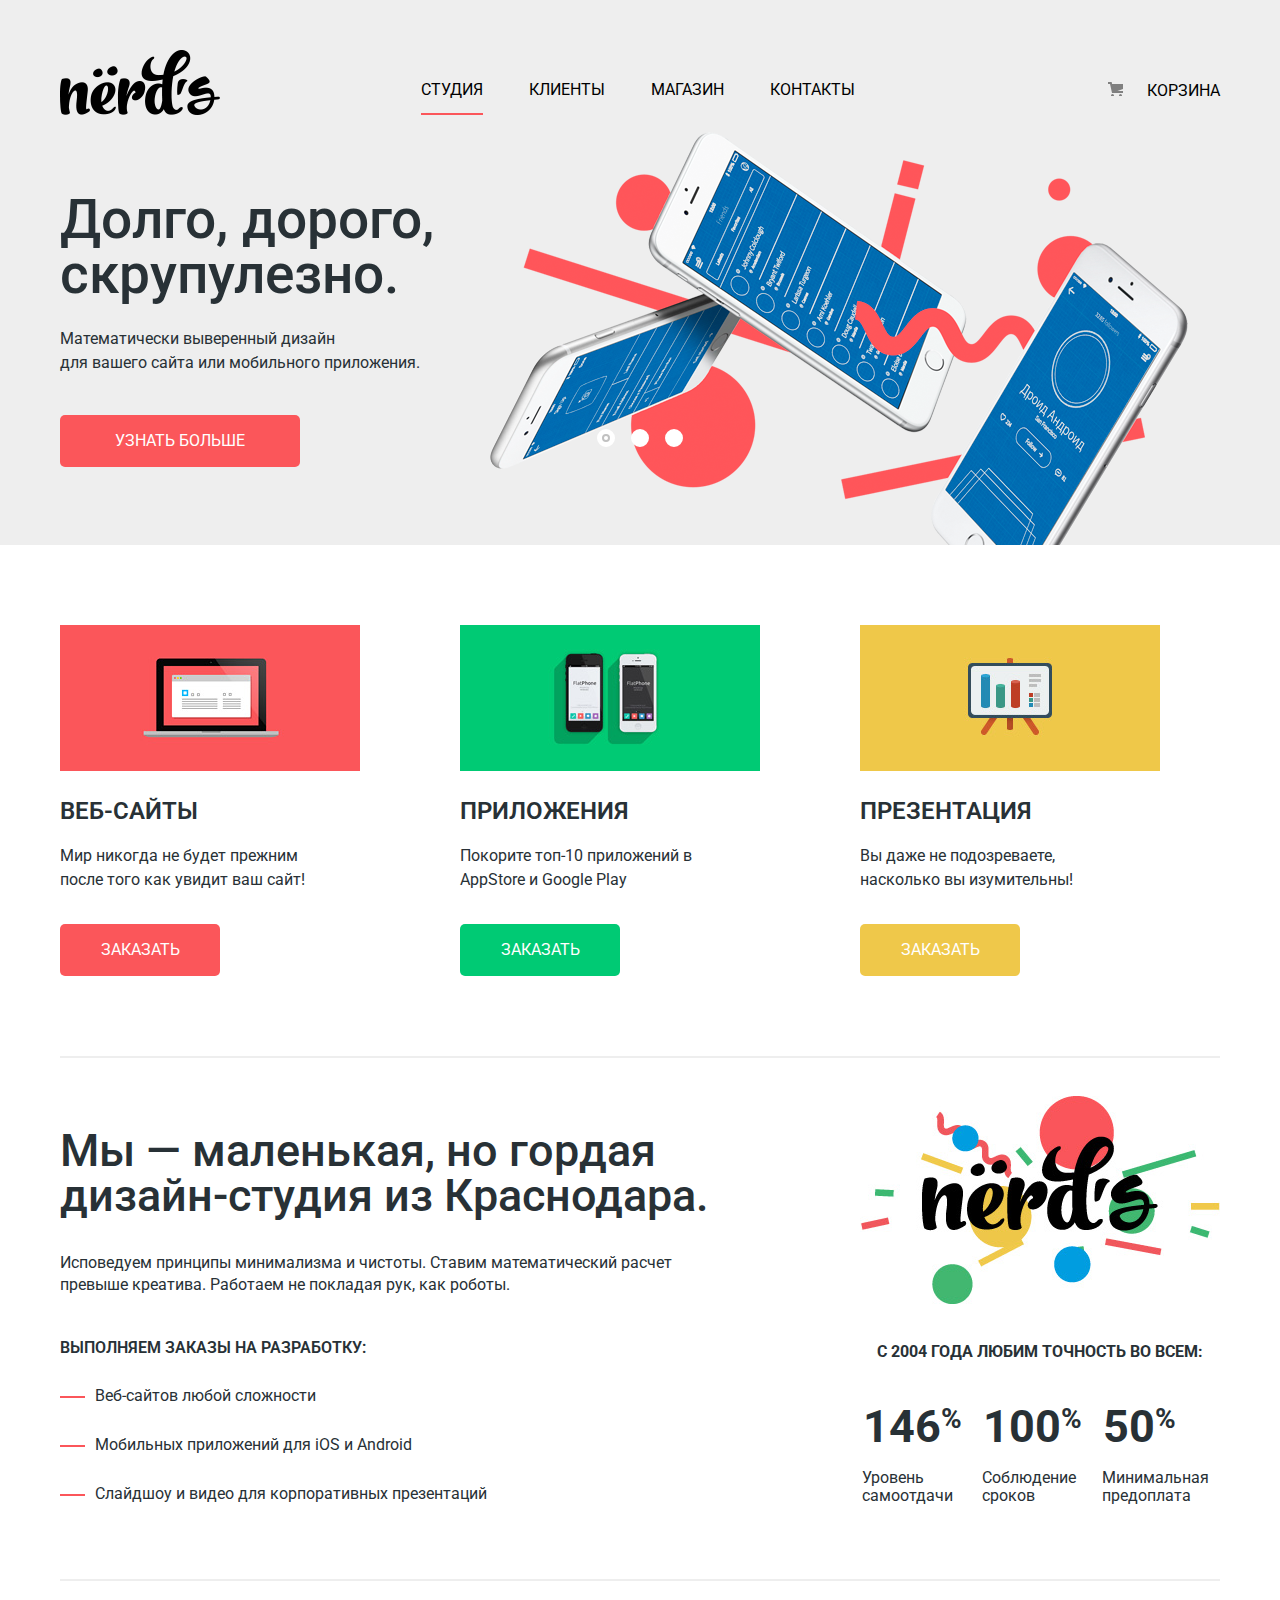
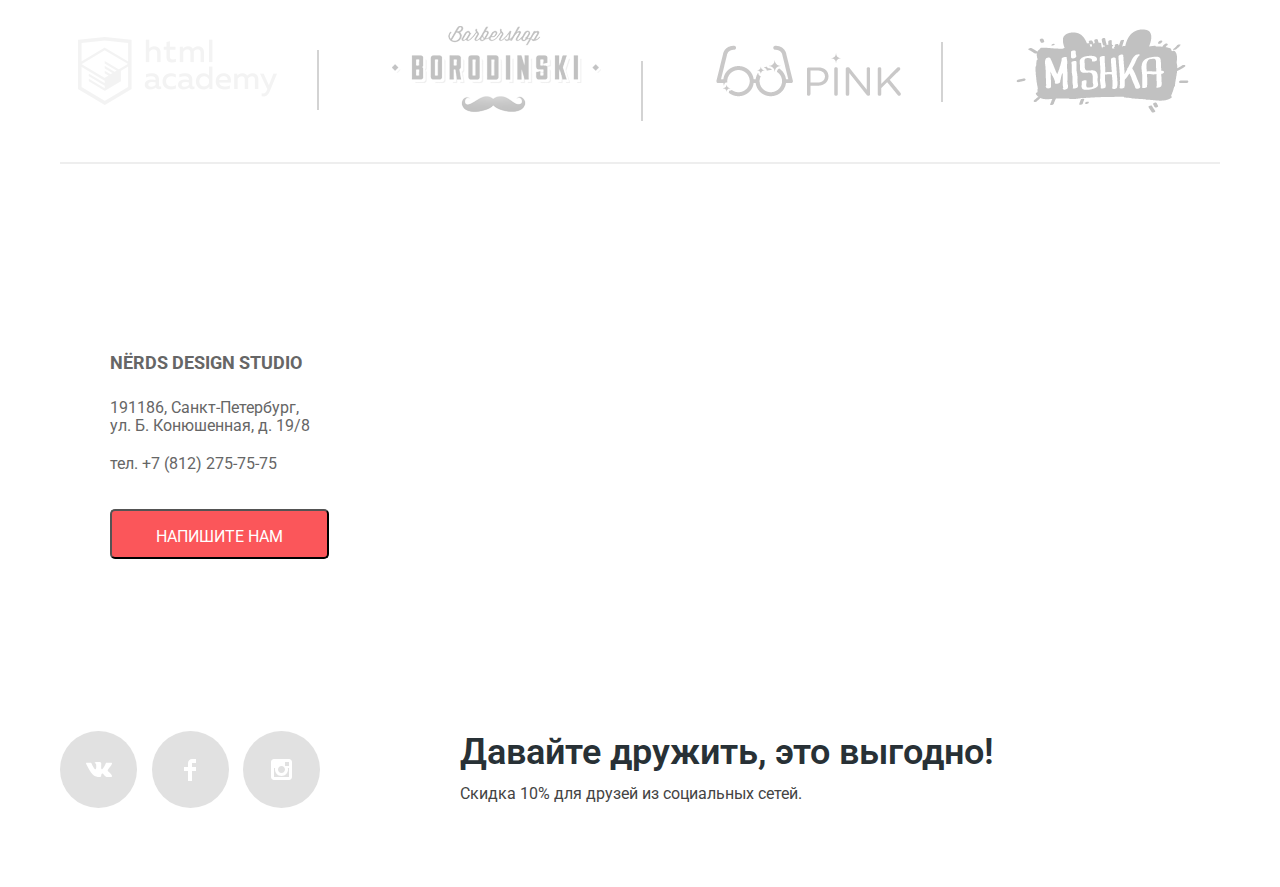
==== index.html @ e604c26f "Правит верстку в соответствии с PP" ====
<!DOCTYPE html>
<html lang="ru">

<head>
  <meta charset="utf-8">
  <title> Nerds: Главная страница</title>
  <link href="https://fonts.googleapis.com/css?family=Roboto:400,500,700&display=swap&subset=cyrillic" rel="stylesheet">
  <link rel="stylesheet" href="css/style.css">
  <link rel="stylesheet" href="css/normalize.css">
</head>

<body>
  <header class="page-header">
    <div class="container">
      <div class="page-menu">
        <div class="page-menu__logo">
          <a><img width="160px" height="65px" src="img/decor/nerds-logo.png" alt="Nerds"></a>
        </div>
        <nav class="main-nav">
          <ul class="main-nav__list">
            <li class="main-nav__item">
              <a class="current" href="#">Студия</a>
            </li>
            <li class="main-nav__item">
              <a href="#">Клиенты</a>
            </li>
            <li class="main-nav__item">
              <a href="catalog.html">Магазин</a>
            </li>
            <li class="main-nav__item">
              <a href="#">Контакты</a>
            </li>
          </ul>
        </nav>
        <div class="backet">
          <a href="#">Корзина</a>
        </div>
      </div>
    </div>
  </header>
  <main class="page-content">
    <div class="slider">
      <div class="container">
        <input type="radio" class="slider__input" id="btn-1" name="toggle" checked>
        <input type="radio" class="slider__input" id="btn-2" name="toggle">
        <input type="radio" class="slider__input" id="btn-3" name="toggle">
        <div class="slider__dots-wrp">
          <label class="slider__dot slider__dot--active" for="btn-1"></label>
          <label class="slider__dot slider__dot--active" for="btn-2"></label>
          <label class="slider__dot slider__dot--active" for="btn-3"></label>
        </div>
        <div class="slider__list">
          <div class="slider__item">
            <div class="slider__text">
              <span class="slider__title">Долго, дорого, скрупулезно.</span>
              <p class="slider__slogan">Математически выверенный дизайн<br> для вашего сайта или мобильного приложения.
              </p>
              <a class="btn btn__slider" href="#">Узнать больше</a>
            </div>
          </div>
          <div class="slider__item">
            <div class="slider__text">
              <span class="slider__title">Любим математику как никто другой</span>
              <p class="slider__slogan">Никакого креатива, только математические формулы<br>
                для расчета идеальных пропорций.</p>
              <a class="btn btn__slider" href="#">Узнать больше</a>
            </div>
          </div>
          <div class="slider__item">
            <div class="slider__text">
              <span class="slider__title">Только ночь, только хардкор</span>
              <p class="slider__slogan">Работать днем, как все? Мы против этого.<br> Ближе к полуночи работа только
                начинается.</p>
              <a class="btn btn__slider" href="#">Узнать больше</a>
            </div>
          </div>
        </div>
      </div>
    </div>





    <div class="container">
      <section class="info-items">
        <div class="info-item">
          <img width="300" height="146" src="img/decor/illustration-1.png">
          <h3>Веб-сайты</h3>
          <p>Мир никогда не будет прежним после того как увидит ваш сайт!</p>
          <a class="btn btn__order btn__order--red" href="#">Заказать</a>
        </div>

        <div class="info-item">
          <img width="300" height="146" src="img/decor/illustration-2.png">
          <h3>Приложения</h3>
          <p>Покорите топ-10 приложений в AppStore и Google Play</p>
          <a class="btn btn__order btn__order--green" href="#">Заказать</a>
        </div>

        <div class="info-item">
          <img width="300" height="146" src="img/decor/illustration-3.png">
          <div class="info-item">
            <h3>Презентация</h3>
            <p>Вы даже не подозреваете, насколько вы изумительны!</p>
            <a class="btn btn__order btn__order--yellow" href="#">Заказать</a>
          </div>
      </section>


      <div class="shop-descr">
        <section class=" shop-descr__info">
          <span class="shop__title">Мы — маленькая, но гордая дизайн-студия из Краснодара.</span>

          <p class="shop-descr__slogan">Исповедуем принципы минимализма и чистоты. Ставим математический расчет
            превыше креатива. Работаем не покладая рук, как роботы.</p>

          <h3>Выполняем заказы на разработку:</h3>

          <ul class="features-items__list">
            <li>Веб-сайтов любой сложности</li>
            <li>Мобильных приложений для iOS и Android</li>
            <li>Слайдшоу и видео для корпоративных презентаций</li>
          </ul>
        </section>
        <div class="statistics-wrap">
          <div class="statistics-wrap__logo">
            <img width="360" height="208" src="img/decor/nerds-illustration.png">
          </div>
          <span class="statistics__table-title">C 2004 года любим точность во всем:</span>
          <table class="statistics__table">

            <tr class="statistics__table-row">
              <th>146<sup>%</sup></th>
              <th>100<sup>%</sup></th>
              <th>50<sup>%</sup></th>
            </tr>
            <tr class="statistics__table-row">
              <td>Уровень самоотдачи</td>
              <td>Соблюдение сроков</td>
              <td>Минимальная предоплата</td>
            </tr>
          </table>
        </div>
      </div>


      <div class="logos__wrap">
        <div class="logo-wr">
        <a class="logo__wrap logo__wrap--academy" href="#"><img width="199" height="68" src="img/decor/logo-1.png"
            alt="HTML Academy"></a>
        </div>
        <div class="logo-wr">
        <a class="logo__wrap logo__wrap--borodiskii" href="#"><img width="209" height="90" src="img/decor/logo-2.png"
            alt="Barbershop Borodinski"></a>
         </div>
         <div class="logo-wr">
        <a class="logo__wrap logo__wrap--pink" href="#"><img width="185" height="52" src="img/decor/logo-3.png"
            alt="Pink"></a>
          </div>
        <a class="logo__wrap logo__wrap--mishka" href="#"><img width="173" height="84" src="img/decor/logo-4.png"
            alt="Mishka"></a>

      </div>
    </div>
  </main>

  <section class="map">
    <div class="container container--rel">
      <div class="contacts">
        <h3>NЁRDS DESIGN STUDIO</h3>
        <p>191186, Санкт-Петербург, <br>
          ул. Б. Конюшенная, д. 19/8</p>
        <a href="tel:8812275-75-75">тел. +7 (812) 275-75-75</a>
        <button class="btn">Напишите нам</button>
      </div>
    </div> <iframe
      src="https://www.google.com/maps/embed?pb=!1m18!1m12!1m3!1d1998.6036253002678!2d30.32085871549319!3d59.93871916905489!2m3!1f0!2f0!3f0!3m2!1i1024!2i768!4f13.1!3m3!1m2!1s0x4696310fca145cc1%3A0x42b32648d8238007!2z0JHQvtC70YzRiNCw0Y8g0JrQvtC90Y7RiNC10L3QvdCw0Y8g0YPQuy4sIDE5LzgsINCh0LDQvdC60YIt0J_QtdGC0LXRgNCx0YPRgNCzLCAxOTExODY!5e0!3m2!1sru!2sru!4v1568123272175!5m2!1sru!2sru"
      frameborder="0" style="border:0;" allowfullscreen=""></iframe>

  </section>



  <div class="container">
    <footer class="page-footer">
      <h2 class="visually-hidden">Мы в социальных сетях</h2>
      <div class="footer__items">
        <a href="#" class="footer__item footer__item--vk">Вконтакте</a>
        <a href="#" class="footer__item footer__item--fb">Фейсбук</a>
        <a href="#" class="footer__item footer__item--ig">Инстаграмм</a>
      </div>
      <div class="footer__text">
        <p class="footer__text-slogan">Давайте дружить, это выгодно!</p>
        <p class="footer__text-offer">Скидка 10% для друзей из социальных сетей.</p>
      </div>
    </footer>
  </div>
  <div class="modal">
    <div class="modal__wr">
      <button class="modal__close" type="button" title="Закрыть">Закрыть</button>
      <span class="modal__title">Напишите нам!</span>
      <form class="modal__form" action="#" method="post">
        <label class="modal__text" for="login">Ваше имя
          <input class="modal__input modal__input--login" id="login" type="text" name="login"
            placeholder="Представьтесь, пожалуйста">
        </label>
        <label class="modal__text" for="email">Ваш e-mail
          <input class="modal__input modal__input--mail" type="email" name="email" id="email"
            placeholder="Для отправки ответа">
        </label>
        <p class="modal__text modal__text--comment">Текст письма
          <textarea class="modal__comment" name="comment" id="comment-field" rows="4"
            placeholder="В свободной форме"></textarea></p>
        <button class="btn" type="submit">Отправить</button>
      </form>
    </div>
  </div>

</body>

</html>
---- css/style.css ----
body {
  font-family: "Roboto", "Arial", sans-serif;
  font-size: 16px;
  line-height: 24px;
  color: #283136;
  font-weight: normal;

}

.container {
  width: 1160px;
  margin: 0 auto;
}

.container--rel {
  position: relative;
}

.page-header {
  background-color: #eeeeee;
  color: #000000;
  padding-top: 50px;
  text-transform: uppercase;

}

.page-menu {
  display: flex;
  justify-content: space-between;
}

.main-nav__list {
  list-style: none;
  margin: 0;
  padding: 0;
  display: flex;
}

.main-nav {
  display: flex;
  min-width: 440px;
  margin-left: 200px;
  min-width: 490px;
}

.main-nav li {
  display: inline-block;
  position: relative;
  margin-right: 46px;
}

.page-menu__logo {
  opacity: 1;
}

.page-menu__logo:hover {
  opacity: 0, 8;
}


.main-nav .current {
  border-bottom: 2px solid #fb565a;
  padding-bottom: 8px;
}


.main-nav__item a {
  display: block;
  text-decoration: none;
  color: #000;
  line-height: 30px;
  padding-top: 25px;

}

.main-nav__item a:hover,
.backet a:hover {
  color: #fb565a;
}

.main-nav__item a:active,
.backet a:active {
  color: #a6a6a6;
}

.backet a {
  position: relative;
  display: block;
  text-decoration: none;
  color: #000;
  line-height: 30px;
}

.main-nav__item--active::before {
  content: "";
  position: absolute;
  background: #fb565a;
  height: 2px;
  width: 100%;
  bottom: -5px;
}

.backet {
  position: relative;
  margin-left: 235px;
  margin-top: 26px;
}

.backet::before {
  content: "";
  position: absolute;

  top: 5px;
  left: -40px;

  width: 20px;
  height: 15px;
  background: transparent url("../img/decor/backet.svg") no-repeat;
  background-position: 1px 1px;
  z-index: 10;
}


.slider__dots-wrp {
  position: absolute;
  bottom: 106px;
  left: 50%;
  width: 200px;
  height: 10px;
  margin-left: -100px;
  text-align: center;
  z-index: 50;
}

.slider__dot {
  position: relative;
  display: inline-block;
  width: 18px;
  height: 18px;
  margin: 0 6px;
  background: #fff;
  border: 5px solid #fff;
  vertical-align: top;
  border-radius: 50%;
  cursor: pointer;
  box-sizing: border-box;
}

.slider__dot::after {
  content: "";
  position: absolute;
  width: 4px;
  height: 4px;
  background: #fff;
  border-radius: 50%;
  top: 2px;
  right: 2px;
}

.slider {
  background-color: #eee;
  position: relative;
}



.slider__text {
  padding-top: 70px;
  padding-bottom: 78px;
  width: 515px;

}

.slider input[type=radio] {
  display: none;
}

#btn-1:checked~.slider__dots-wrp .slider__dot[for="btn-1"],
#btn-2:checked~.slider__dots-wrp .slider__dot[for="btn-2"],
#btn-3:checked~.slider__dots-wrp .slider__dot[for="btn-3"] {
  background: #c1c1c1;
}

.slider__item:nth-child(1) {
  background-image: url("../img/decor/slide1.png");
  background-repeat: no-repeat;
  background-position: 93% 10px;
}

.slider__item:nth-child(2) {
  background-image: url("../img/decor/slide2.png");
  background-repeat: no-repeat;
  background-position: 100% 28px;
}

.slider__item:nth-child(3) {
  background-image: url("../img/decor/slide3.png");
  background-repeat: no-repeat;
  background-position: 100% 28px;
}

.slider__item {
  display: none;
}

#btn-1:checked~.slider__list .slider__item:nth-child(1) {
  display: block;
}

#btn-2:checked~.slider__list .slider__item:nth-child(2) {
  display: block;
}

#btn-3:checked~.slider__list .slider__item:nth-child(3) {
  display: block;
}

.slider__title,
.main__title--catalog {
  display: block;
  font-size: 55px;
  line-height: 55px;
  font-weight: 500;
  padding: 0;
  padding-bottom: 25px;
  margin: 0;
}
.main__title--catalog {
  padding-bottom: 40px;
}



.slider__slogan {
  font-size: 16px;
  line-height: 24px;
  color: #283136;
  margin: 0px;
}

.btn-hover,
.btn {
  display: block;
  box-sizing: border-box;
  font-size: 16px;
  line-height: 18px;
  text-decoration: none;
  text-transform: uppercase;
  color: #fff;
  padding-top: 17px;
  padding-bottom: 17px;
  text-align: center;
  border-radius: 5px;
}

.btn__slider {
  width: 240px;
  margin-top: 40px;
}

.btn-hover {
  width: 200px;
  border: 0;
  background-color: #fb565a;
  margin: 0 auto;
  margin-top: 28px;
}

.info-items {
  margin-top: 80px;
  padding-bottom: 80px;

  border-bottom: 2px solid #eee;
  display: flex;
  justify-content: space-between;
}

.info-item {
  width: 360px;

}

.info-item h3 {
  font-size: 24px;
  text-transform: uppercase;
  line-height: 18px;
  font-weight: 600;
}

.info-item p {
  width: 250px;
  padding-bottom: 16px;
}

.product-items .btn {
  display: block;
  width: 160px;
  padding: 10px 0;
  margin-top: 25px;
  color: white;
  text-transform: uppercase;
  text-align: center;
  text-decoration: none;
  border-radius: 3px;
}


.btn__slider,
.btn__order--red {
  background-color: #fb565a;
}

.btn__slider:hover,
.btn__order--red:hover {
  background-color: #e74246;
}

.btn__slider:active,
.btn__order--red:active {
  color: #e26f72;
  background-color: #d7373b;
  box-shadow: 0px 3px 0px 0px #c13135 inset;
}

.btn__order {
  width: 160px;
}

.btn__order--yellow {
  background-color: #efc84a;
}

.btn__order--yellow:hover {
  background-color: #eab534;
}

.btn__order--yellow:active {
  color: #edc265;
  background-color: #e5a722;
  box-shadow: 0px 3px 0px 0px #ce961f inset;
}

.btn__order--green {
  background-color: #00ca74;
}

.btn__order--green:hover {
  background-color: #00bc6c;
}

.btn__order--green:active {
  color: #4dc491;
  background-color: #00aa62;
  box-shadow: 0px 3px 0px 0px #009958 inset;
}

.shop-descr {
  padding-top: 38px;
  padding-bottom: 0px;

  border-bottom: 2px solid #eee;

  display: flex;
  justify-content: space-between;
}

.shop-descr__info {
  width: 660px;
  margin-right: 100px;
  padding-top: 32px;
}



.shop__title {
  padding: 0;
  padding-top: 45px;
  margin: 0;
  font-size: 45px;
  line-height: 45px;
  font-weight: 500;
}

.shop-descr__slogan {
  line-height: 22px;
  padding-top: 18px;
}

.shop-descr__info h3 {
  text-transform: uppercase;
  padding-top: 26px;
  padding-bottom: 10px;
  font-size: 16px;
  line-height: 20px;
  font-weight: 600;
}

.features-items__list {
  list-style: none;
  padding-left: 35px;
  margin-bottom: 48px;
}

.features-items__list li {
  padding-bottom: 25px;
  position: relative;

}

.features-items__list li::before {
  content: "";
  top: 12px;
  left: -35px;
  position: absolute;
  width: 25px;
  height: 2px;
  background-color: #fb565a;
}


.statistics-wrap {
  width: 360px;
}

.statistics__table-title {
  display: block;
  text-align: center;
  font-weight: bold;
  text-transform: uppercase;
  margin-top: 29px;
}

.statistics__table {
  margin-top: 46px;
}

.statistics__table-row th {
  font-size: 45px;
  line-height: 10px;
  padding-top: 10px;
  padding-bottom: 33px;
  padding-right: 15px;
  padding-left: 1px;
  text-align: left;
}
.statistics__table-row td {
padding-left: 0;
line-height: 18px;
}



.statistics__table-row sup {
  font-size: 28px;
}



.logos__wrap {
  display: flex;
    justify-content: space-around;
    align-items: center;
    padding: 45px 15px 39px 2px;
    border-bottom: 2px solid #eee;
    margin-bottom: 80px;
}

.logo__wrap {
  opacity: 0.24;
}

.logo__wrap:hover {
  opacity: 1;
}

.logo__wrap:active {
  opacity: .1;
}



.map {
  width: 100%;
  height: 100%;
  position: relative;
}

iframe {
  width: 100%;
  height: 416px;

}

.contacts {
  display: flex;
  flex-wrap: wrap;
  position: absolute;

  top: 54px;


  width: 320px;
  height: 310px;
  background-color: #ffffff;
  color: #666666;
  padding: 0 50px;
  padding-top: 52px;
  padding-bottom: 49px;
  box-sizing: border-box;
}

.contacts a {
  background-color: #ffffff;
  color: #666666;
text-decoration: none;
}

.contacts .btn {
  width: 219px;
  height: 50px;
  background-color: #fb565a;
  margin-top: auto;

}

.contacts h3 {
  padding: 0;

  margin: 0;
  font-size: 18px;
  line-height: 25px;
  text-transform: uppercase;
}

.contacts p {
  margin: 0;
  font-size: 16px;
  line-height: 18px;
    padding-top: 7px;
}



.page-footer {
  display: flex;
  padding-bottom: 70px;
  padding-top: 43px;
}

.footer__items {
  display: flex;
  justify-content: space-between;
  width: 260px;
  margin-right: 140px;

  padding-top: 21px;
}

.footer__item {
  width: 77px;
  height: 77px;
  border-radius: 50%;
  background-color: #e1e1e1;
  font-size: 0;
}

.footer__item:hover {
  background-color: #e74246;
}

.footer__item:active {
  background-color: #d7373b;
}

.footer__item--vk {
  background-image: url("../img/decor/vk-icon.svg");
  background-repeat: no-repeat;
  background-position: 50% 50%;
}



.footer__item--fb {
  background-image: url("../img/decor/fb-icon.svg");
  background-repeat: no-repeat;
  background-position: 50% 50%;
}

.footer__item--ig {
  background-image: url("../img/decor/insta-icon.svg");
  background-repeat: no-repeat;
  background-position: 50% 50%;
}



.footer__text {
  width: 560px;
}

.footer__text-slogan {
  margin: 0;
  font-size: 36px;
  line-height: 36px;
  font-weight: 600;
  padding-top: 24px;
}

.footer__text-offer {
  font-size: 16px;
  line-height: 15px;
  color: #444;
}

.visually-hidden {
  position: absolute;
  width: 1px;
  height: 1px;
  margin: -1px;
  padding: 0;
  border: 0;
  clip: rect(0 0 0 0);
  overflow: hidden;
}

.modal {
  position: fixed;
  z-index: 100;
  top: 50%;
  left: 50%;
  margin-left: -480px;
  margin-top: -300px;
  padding-bottom: 85px;
  box-sizing: border-box;
  border-radius: 5px;
  width: 960px;
  height: 590px;
  background-color: #fff;
  box-shadow: -1px 12px 19px -5px #000;
  display: none;
}


.modal__wr {
  padding-top: 70px;
  padding-bottom: 84px;
  padding-left: 100px;
  padding-right: 100px;
}

.modal__title {
  position: relative;
  font-size: 45px;
  line-height: 45px;
  font-weight: 600;
}

.modal__form {
  display: flex;
  justify-content: space-between;
  flex-wrap: wrap;
  align-content: flex-start;
  margin-top: 30px;
}

.modal__input,
.modal__comment {
  display: inline-block;
  box-sizing: border-box;
  line-height: 18px;
  color: #a1a1a1;
  padding: 15px;
  margin-top: 10px;
  border: 2px solid #d7dcde;
  border-radius: 5px;
  width: 360px;

}

.modal__input:focus,
.modal__comment:focus {
  color: #000;
  border: 2px solid #000;
}

.modal .btn {
  position: absolute;
  bottom: 75px;
  background-color: #fb565a;
  width: 260px;
  border: 0;
}


.modal__text {
  display: inline-block;
  width: 360px;
}

.modal__text--comment {
  position: relative;
  margin-top: 30px;
}

.modal__comment {
  width: 760px;
  height: 115px;
}


.modal__close {
  position: absolute;
  font-size: 0;
  top: 80px;
  right: 90px;
  width: 21px;
  height: 21px;
  cursor: pointer;
  border: 0;
  background: none;
  background-image: url("../img/decor/close-cross.svg");
  opacity: .3;
}




/*CATALOG.HTML*/

.page-title {
  height: 233px;
  display: flex;
  justify-content: center;
  align-items: center;
  background-color: #eeeeee;
  color: #000000;
}


.container__catalog {
  display: flex;
  flex-wrap: wrap;
}


.filter-form {

  width: 260px;
  margin-right: 98px;

}




.sort {
  margin-left: 41px;

}

.sort__filter {
  margin-top: 43px;
  margin-bottom: 83px;
}

.sort__catalog-title {
  display: inline-block;
  font-size: 18px;
  line-height: 18px;
  font-weight: 600;
  margin-right: 240px;
}

.sort__catalog {
  display: inline-block;
  margin: 0;
  padding: 0;
  list-style: none;
  border: 0;
  text-transform: uppercase;
}

.sort__catalog-item {
  display: inline-block;
  font-size: 14px;
  line-height: 18px;
  margin-left: 22px;
}

.sort__catalog-item a {
  color: #000;
  opacity: 0.3;
  text-decoration: none;
}

.sort__catalog-item a:hover {
  opacity: .6;
}

.sort__catalog-item a:active {
  opacity: 1;
}

.sort__catalog-item--active a {
  color: #000;
  opacity: 1;
}


.catalog__toggle-list {
  display: inline-block;
  margin-left: 43px;
}

.catalog__toggle {
  display: inline-block;
  cursor: pointer;
}

.catalog__toggle--down {
  width: 9px;
  height: 9px;
  margin-right: 10px;
  background-image: url("../img/decor/icon-down-dir.png");
}

.catalog__toggle--up {
  width: 9px;
  height: 9px;
  background-image: url("../img/decor/icon-up-dir.png");
  opacity: 0.2;
  cursor: auto;
}



.product__content {
  display: flex;
  flex-wrap: wrap;
  width: 760px;
  box-sizing: border-box;
  margin-top: 65px;
}

.product__item {
  margin-right: 40px;
  margin-bottom: 67px;
  position: relative;
}

.product__item:hover {
  box-shadow: 0px 7px 9px -3px #cfcfcf;
}

.product__item:hover .product__info {
  display: block;
}

.product__item:hover::before {
  background-color: #4d4d4d;
}

.product__item:nth-child(2n) {
  margin-right: 0;
}

.product__item::before {
  content: "";
  position: absolute;
  width: 360px;
  height: 40px;
  border-top-left-radius: 3px;
  border-top-right-radius: 3px;
  background-color: #eee;
  top: -39px;
}

.product__item::after {
  content: "";
  position: absolute;
  width: 14px;
  height: 14px;
  border-radius: 50%;
  background-color: #fff;
  left: 42px;
  top: -27px;
  box-shadow: 25px 0 0 0 #fff,
    -25px 0 0 0 #fff;
}

.logo-wr::after {
  content: "";
  border: 1px solid lightgrey;
  margin: 40px;
  border-top-width: 40px;
}

.product__info {
  position: absolute;
  height: 235px;
  width: 100%;
  background-color: #eee;
  box-sizing: border-box;
  margin-top: 350px;
  z-index: 10;
  bottom: 0;
  display: none;
}

.product__info-wr {
  display: block;
  margin: 0 auto;
  text-align: center;
  text-align: center;
  width: 215px;
}

.product__description {
  font-size: 16px;
  line-height: 18px;
  color: #939393;
  display: inline-block;
  margin: 0;
  padding: 0;
}

.product__title {
  font-size: 18px;
line-height: 30px;
    margin: 0;
    padding: 26px 0 13px 0;
    text-align: center;
    text-transform: uppercase;
}



.filter-form__item {


padding-left: 0;
border: 0;
}




.filter-form__title {
  display: inline-block;
  text-transform: uppercase;
  font-size: 18px;
  line-height: 25px;
  font-weight: 600;

}

.filter-form__title--price {
  padding-top: 58px;
  padding-bottom: 51px;
}

.web label {
  display: block;
}
.web {
margin: 0;
 margin-top: 10px;
 margin-bottom: 36px;
}
.features{
  margin-bottom: 40px;
}
.web,
.features {
  list-style-type: none;
  padding: 0;
}

.features label {
  display: block;
}

.filter__button {
  font-size: 16px;
  line-height: 20px;
  font-weight: 500;
  text-transform: uppercase;
  display: block;
  width: 260px;
  min-height: 50px;
  background-color: #eee;
  border: 0;
  cursor: pointer;
  border-radius: 5%;
  border-radius: 5px;
  color: #000;
}

.filter__button:hover,
.paginator__link:hover {
  background-color: #dfdfdf;
}

.filter__button:active,
.paginator__link:active {
  color: #959595;
  background-color: #d5d5d5;
  box-shadow: 0px 3px 0px 0px #bfbfbf inset;
}

.filter-form__range {
  position: relative;
  height: 41px;
  border-radius: 5px;
  padding-right: 20px;
  padding-left: 20px;
  margin-bottom: 15px;
  padding-top: 39px;
  background: #f1f1f1;
}

.filter-form__scale {
  height: 2px;
  background: #d7dcde;
}

.filter__bar {
  width: 70%;
  height: 2px;
  background: #00ca74;
}

.filter-form__toggle {
  position: absolute;
  top: 30px;
  left: 0px;
  width: 4px;
  height: 4px;
  border: 8px solid #fff;
  background: #ababab;
  border-radius: 50%;
  box-shadow: 0 2px 1px 0 #cfcfcf;
  cursor: pointer;
}

.filter-form__toggle--min {
  left: 20px;
}

.filter-form__toggle--max {
  left: 160px;
}

.filter-form__price {
  margin-bottom: 57px;
  font-size: 0;
}

.filter-form__value {
  display: inline-block;
  width: 50%;
  font-size: 16px;
}

.filter-form__value-input {
  font-family: 'Roboto', 'Arial', sans-serif;
  font-size: 16px;
  margin-left: 10px;
  text-align: center;
  width: 60px;
  padding: 8px 10px;
  color: #283136;
  border: none;
  border-radius: 5px;
  background: #f1f1f1;
}

.filter-form__value--max-price {
  text-align: right;
}


.checkbox,
.radio {
  display: none;
}

.radio-custom {
  position: relative;
  height: 25px;
  width: 25px;
  border: 3px solid #b8b8b8;
  border-radius: 50%;
  box-sizing: border-box;
}

.checkbox-custom {
  position: relative;
  height: 23px;
  width: 23px;
  border: 3px solid #b8b8b8;
  border-radius: 3px;
  box-sizing: border-box;
}

.label {
  line-height: 20px;
  color: #283136;
  margin-left: 10px;
}

.features label,
.web label {
  display: flex;
  align-items: center;
  margin-bottom: 15px;
}

.checkbox:checked+.checkbox-custom::before {
  content: "";
  display: block;
  position: absolute;

  top: -3px;
  left: -3px;

  width: 27px;
  height: 23px;
  background: #ffffff url("../img/decor/checkbox-on.svg") no-repeat;
  z-index: 10;
  opacity: 0.2;
}

.radio:checked+.radio-custom::before {
  content: "";
  display: block;
  position: absolute;

  top: -3px;
  left: -3px;

  width: 27px;
  height: 23px;
  background: #ffffff url("../img/decor/radio-on.svg") no-repeat;
  z-index: 10;
  opacity: 0.2;
}





.paginator {
  display: flex;
}

.paginator-items {
  display: flex;
  list-style-type: none;
  padding-left: 0;
  margin-top: 0;
    margin-bottom: 47px;
}



.filter__button:hover,
.paginator__link:hover {
  background-color: #dfdfdf;
}

.filter__button:active,
.paginator__link:active {
  color: #959595;
  background-color: #d5d5d5;
  box-shadow: 0px 3px 0px 0px #bfbfbf inset;
}

.paginator__link {
  display: inline-block;
  box-sizing: border-box;
  vertical-align: top;
  height: 50px;
  text-decoration: none;
  color: #2e2e2e;
  font-size: 16px;
  line-height: 18px;
  padding: 16px 21px;
  background-color: #eee;
  border-radius: 5%;
  margin-right: 9px;
  text-transform: uppercase;
}

.paginator--current {
  background-color: #fff;
  border: 2px solid #eee;
  box-sizing: border-box;
}

.paginator--next {
  padding-left: 79px;
  padding-right: 79px;
}
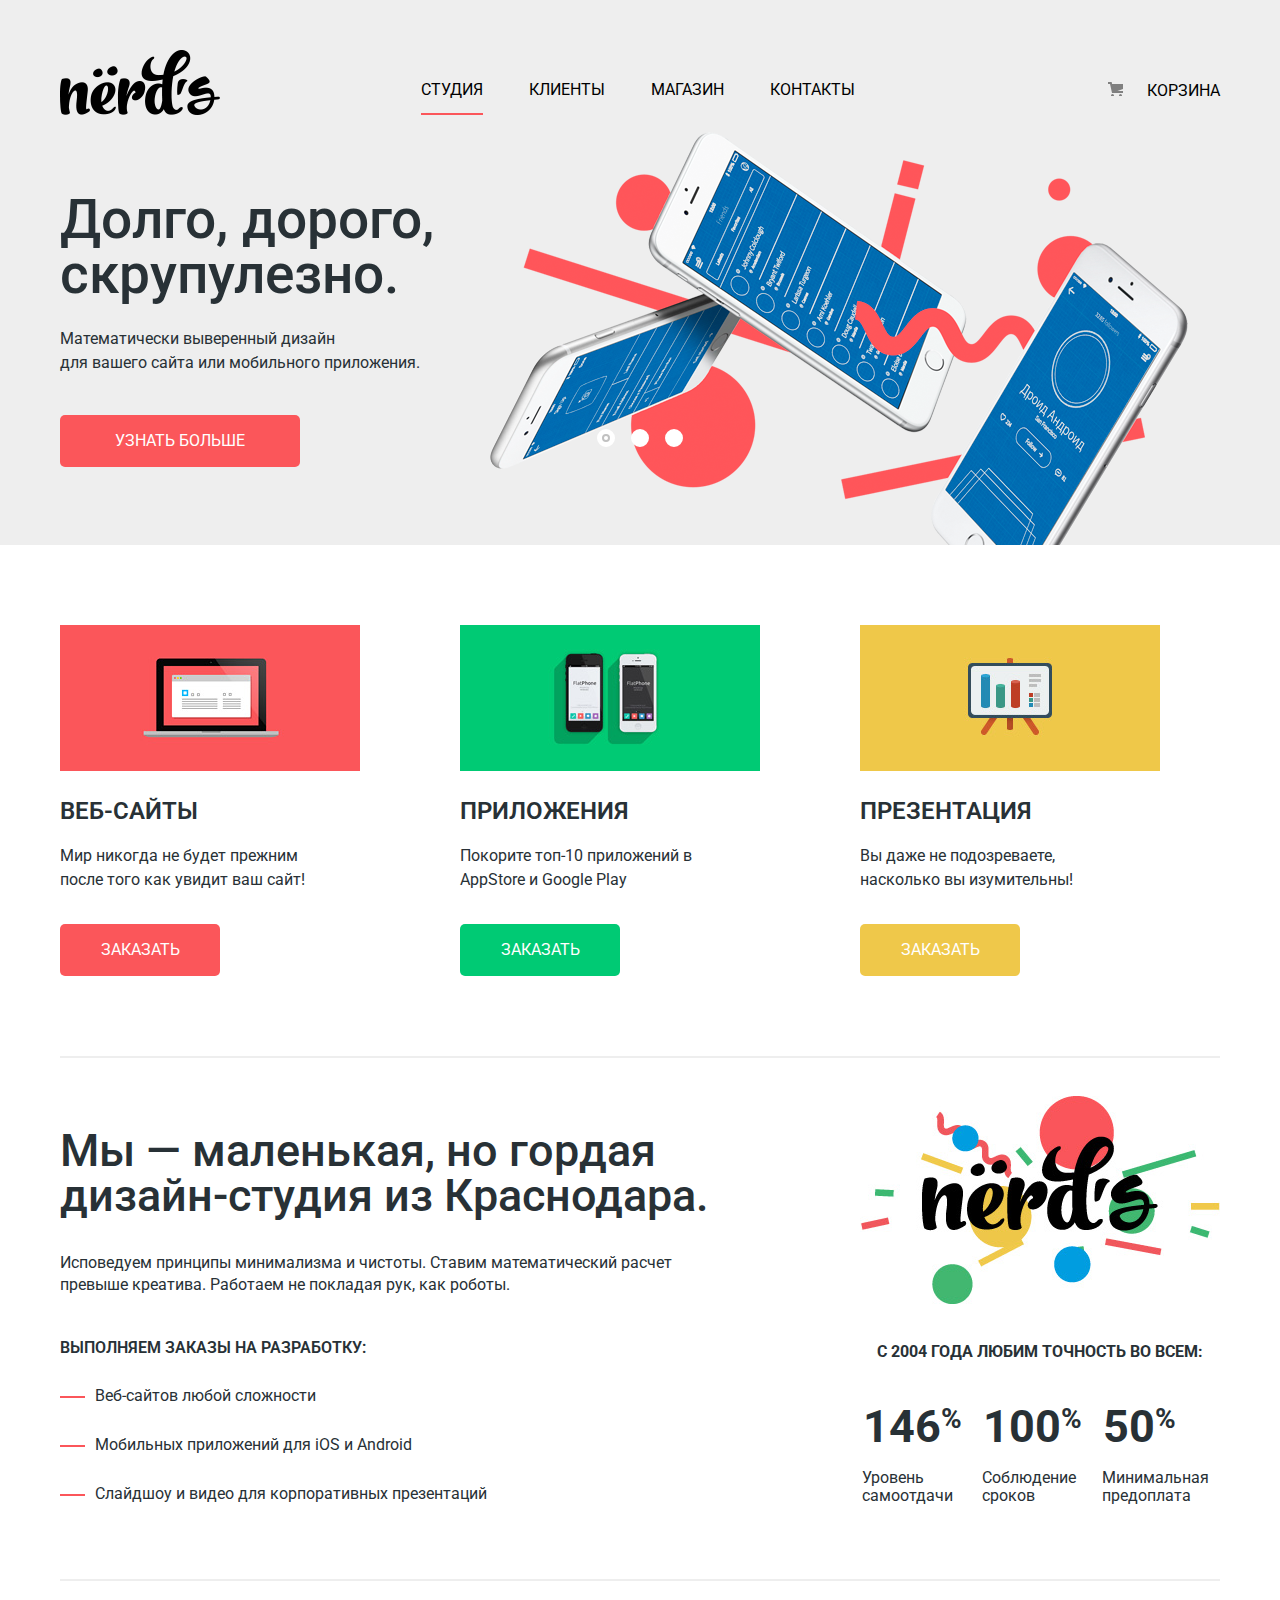
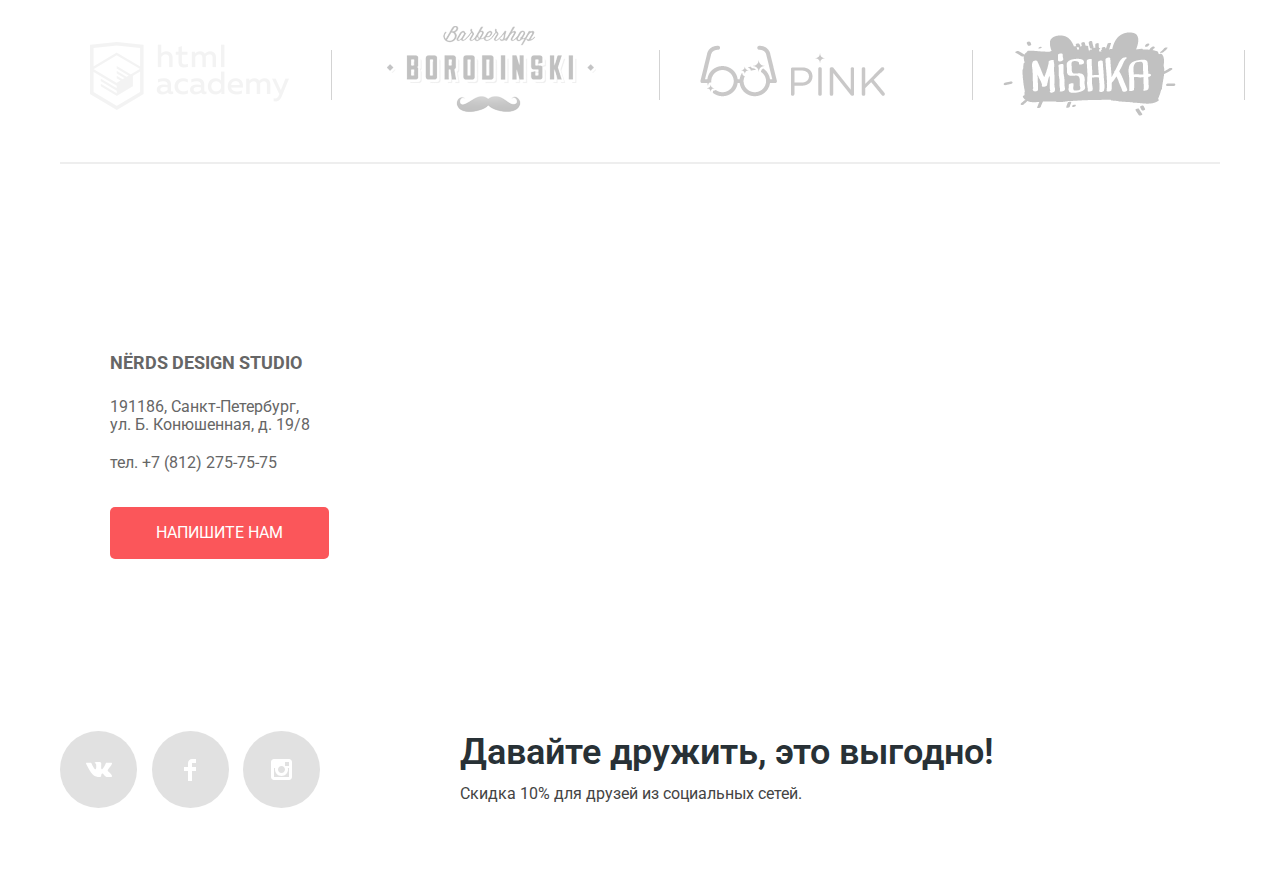
==== commit 3fecfb3f: "Вносит финальные правки" ====
--- a/index.html
+++ b/index.html
@@ -147,19 +147,21 @@
 
       <div class="logos__wrap">
         <div class="logo-wr">
-        <a class="logo__wrap logo__wrap--academy" href="#"><img width="199" height="68" src="img/decor/logo-1.png"
-            alt="HTML Academy"></a>
-        </div>
-        <div class="logo-wr">
-        <a class="logo__wrap logo__wrap--borodiskii" href="#"><img width="209" height="90" src="img/decor/logo-2.png"
-            alt="Barbershop Borodinski"></a>
-         </div>
-         <div class="logo-wr">
-        <a class="logo__wrap logo__wrap--pink" href="#"><img width="185" height="52" src="img/decor/logo-3.png"
-            alt="Pink"></a>
-          </div>
-        <a class="logo__wrap logo__wrap--mishka" href="#"><img width="173" height="84" src="img/decor/logo-4.png"
-            alt="Mishka"></a>
+          <a class="logo__wrap logo__wrap--academy" href="#"><img width="199" height="68" src="img/decor/logo-1.png"
+              alt="HTML Academy"></a>
+        </div>
+        <div class="logo-wr">
+          <a class="logo__wrap logo__wrap--borodiskii" href="#"><img width="209" height="90" src="img/decor/logo-2.png"
+              alt="Barbershop Borodinski"></a>
+        </div>
+        <div class="logo-wr">
+          <a class="logo__wrap logo__wrap--pink" href="#"><img width="185" height="52" src="img/decor/logo-3.png"
+              alt="Pink"></a>
+        </div>
+        <div class="logo-wr">
+          <a class="logo__wrap logo__wrap--mishka" href="#"><img width="173" height="84" src="img/decor/logo-4.png"
+              alt="Mishka"></a>
+        </div>
 
       </div>
     </div>
@@ -169,7 +171,7 @@
     <div class="container container--rel">
       <div class="contacts">
         <h3>NЁRDS DESIGN STUDIO</h3>
-        <p>191186, Санкт-Петербург, <br>
+        <p>191186, Санкт-Петербург,
           ул. Б. Конюшенная, д. 19/8</p>
         <a href="tel:8812275-75-75">тел. +7 (812) 275-75-75</a>
         <button class="btn">Напишите нам</button>
--- a/css/style.css
+++ b/css/style.css
@@ -225,6 +225,7 @@
   padding-bottom: 25px;
   margin: 0;
 }
+
 .main__title--catalog {
   padding-bottom: 40px;
 }
@@ -443,9 +444,10 @@
   padding-left: 1px;
   text-align: left;
 }
+
 .statistics__table-row td {
-padding-left: 0;
-line-height: 18px;
+  padding-left: 0;
+  line-height: 18px;
 }
 
 
@@ -458,15 +460,63 @@
 
 .logos__wrap {
   display: flex;
-    justify-content: space-around;
-    align-items: center;
-    padding: 45px 15px 39px 2px;
-    border-bottom: 2px solid #eee;
-    margin-bottom: 80px;
+
+  align-items: center;
+  padding: 45px 0 39px 0;
+  border-bottom: 2px solid #eee;
+  margin-bottom: 80px;
 }
 
 .logo__wrap {
   opacity: 0.24;
+}
+
+.logo-wr {
+  position: relative;
+
+}
+
+.logo__wrap {
+  display: inline-block;
+}
+
+.logo-wr:first-child,
+.logo-wr:last-child {
+  width: 265px;
+}
+
+.logo-wr:nth-child(2),
+.logo-wr:nth-child(3) {
+  width: 302px;
+}
+
+.logo-wr:first-child {
+  padding-top: 10px;
+  padding-left: 30px;
+}
+
+.logo-wr:nth-child(2) {
+  padding-left: 80px;
+}
+
+.logo-wr:nth-child(3) {
+  padding-left: 65px;
+}
+
+.logo-wr:last-child {
+  padding-left: 55px;
+  padding-top: 5px;
+}
+
+.logo-wr::after {
+  content: "";
+  height: 50px;
+  width: 1px;
+  position: absolute;
+  top: 50%;
+  right: -25px;
+  background: lightgray;
+  transform: translateY(-50%)
 }
 
 .logo__wrap:hover {
@@ -512,15 +562,15 @@
 .contacts a {
   background-color: #ffffff;
   color: #666666;
-text-decoration: none;
+  text-decoration: none;
 }
 
 .contacts .btn {
   width: 219px;
-  height: 50px;
+
   background-color: #fb565a;
   margin-top: auto;
-
+  border: none;
 }
 
 .contacts h3 {
@@ -536,7 +586,7 @@
   margin: 0;
   font-size: 16px;
   line-height: 18px;
-    padding-top: 7px;
+  padding: 7px 10px 0 0;
 }
 
 
@@ -760,7 +810,7 @@
 
 .sort__filter {
   margin-top: 43px;
-  margin-bottom: 83px;
+  margin-bottom: 43px;
 }
 
 .sort__catalog-title {
@@ -839,13 +889,14 @@
   flex-wrap: wrap;
   width: 760px;
   box-sizing: border-box;
-  margin-top: 65px;
+  margin-top: 5px;
 }
 
 .product__item {
   margin-right: 40px;
-  margin-bottom: 67px;
-  position: relative;
+  margin-bottom: 29px;
+  position: relative;
+  padding-top: 39px;
 }
 
 .product__item:hover {
@@ -872,7 +923,7 @@
   border-top-left-radius: 3px;
   border-top-right-radius: 3px;
   background-color: #eee;
-  top: -39px;
+  top: 0;
 }
 
 .product__item::after {
@@ -883,17 +934,13 @@
   border-radius: 50%;
   background-color: #fff;
   left: 42px;
-  top: -27px;
+  top: 13px;
   box-shadow: 25px 0 0 0 #fff,
     -25px 0 0 0 #fff;
 }
 
-.logo-wr::after {
-  content: "";
-  border: 1px solid lightgrey;
-  margin: 40px;
-  border-top-width: 40px;
-}
+
+
 
 .product__info {
   position: absolute;
@@ -921,25 +968,23 @@
   color: #939393;
   display: inline-block;
   margin: 0;
-  padding: 0;
+  padding: 0 10px;
 }
 
 .product__title {
   font-size: 18px;
-line-height: 30px;
-    margin: 0;
-    padding: 26px 0 13px 0;
-    text-align: center;
-    text-transform: uppercase;
+  line-height: 30px;
+  margin: 0;
+  padding: 26px 0 13px 0;
+  text-align: center;
+  text-transform: uppercase;
 }
 
 
 
 .filter-form__item {
-
-
-padding-left: 0;
-border: 0;
+  padding-left: 0;
+  border: 0;
 }
 
 
@@ -962,14 +1007,17 @@
 .web label {
   display: block;
 }
+
 .web {
-margin: 0;
- margin-top: 10px;
- margin-bottom: 36px;
-}
-.features{
+  margin: 0;
+  margin-top: 10px;
+  margin-bottom: 36px;
+}
+
+.features {
   margin-bottom: 40px;
 }
+
 .web,
 .features {
   list-style-type: none;
@@ -1060,6 +1108,7 @@
   display: inline-block;
   width: 50%;
   font-size: 16px;
+  text-transform: uppercase;
 }
 
 .filter-form__value-input {
@@ -1121,14 +1170,18 @@
   display: block;
   position: absolute;
 
-  top: -3px;
-  left: -3px;
-
-  width: 27px;
-  height: 23px;
+
+
+  width: 25px;
+  height: 25px;
   background: #ffffff url("../img/decor/checkbox-on.svg") no-repeat;
   z-index: 10;
-  opacity: 0.2;
+  opacity: 0.3;
+}
+
+.checkbox:checked+.checkbox-custom,
+.radio:checked+.radio-custom {
+  border: none;
 }
 
 .radio:checked+.radio-custom::before {
@@ -1136,11 +1189,9 @@
   display: block;
   position: absolute;
 
-  top: -3px;
-  left: -3px;
-
-  width: 27px;
-  height: 23px;
+
+  width: 25px;
+  height: 25px;
   background: #ffffff url("../img/decor/radio-on.svg") no-repeat;
   z-index: 10;
   opacity: 0.2;
@@ -1152,6 +1203,7 @@
 
 .paginator {
   display: flex;
+  padding-top: 24px;
 }
 
 .paginator-items {
@@ -1159,7 +1211,7 @@
   list-style-type: none;
   padding-left: 0;
   margin-top: 0;
-    margin-bottom: 47px;
+  margin-bottom: 60px;
 }
 
 
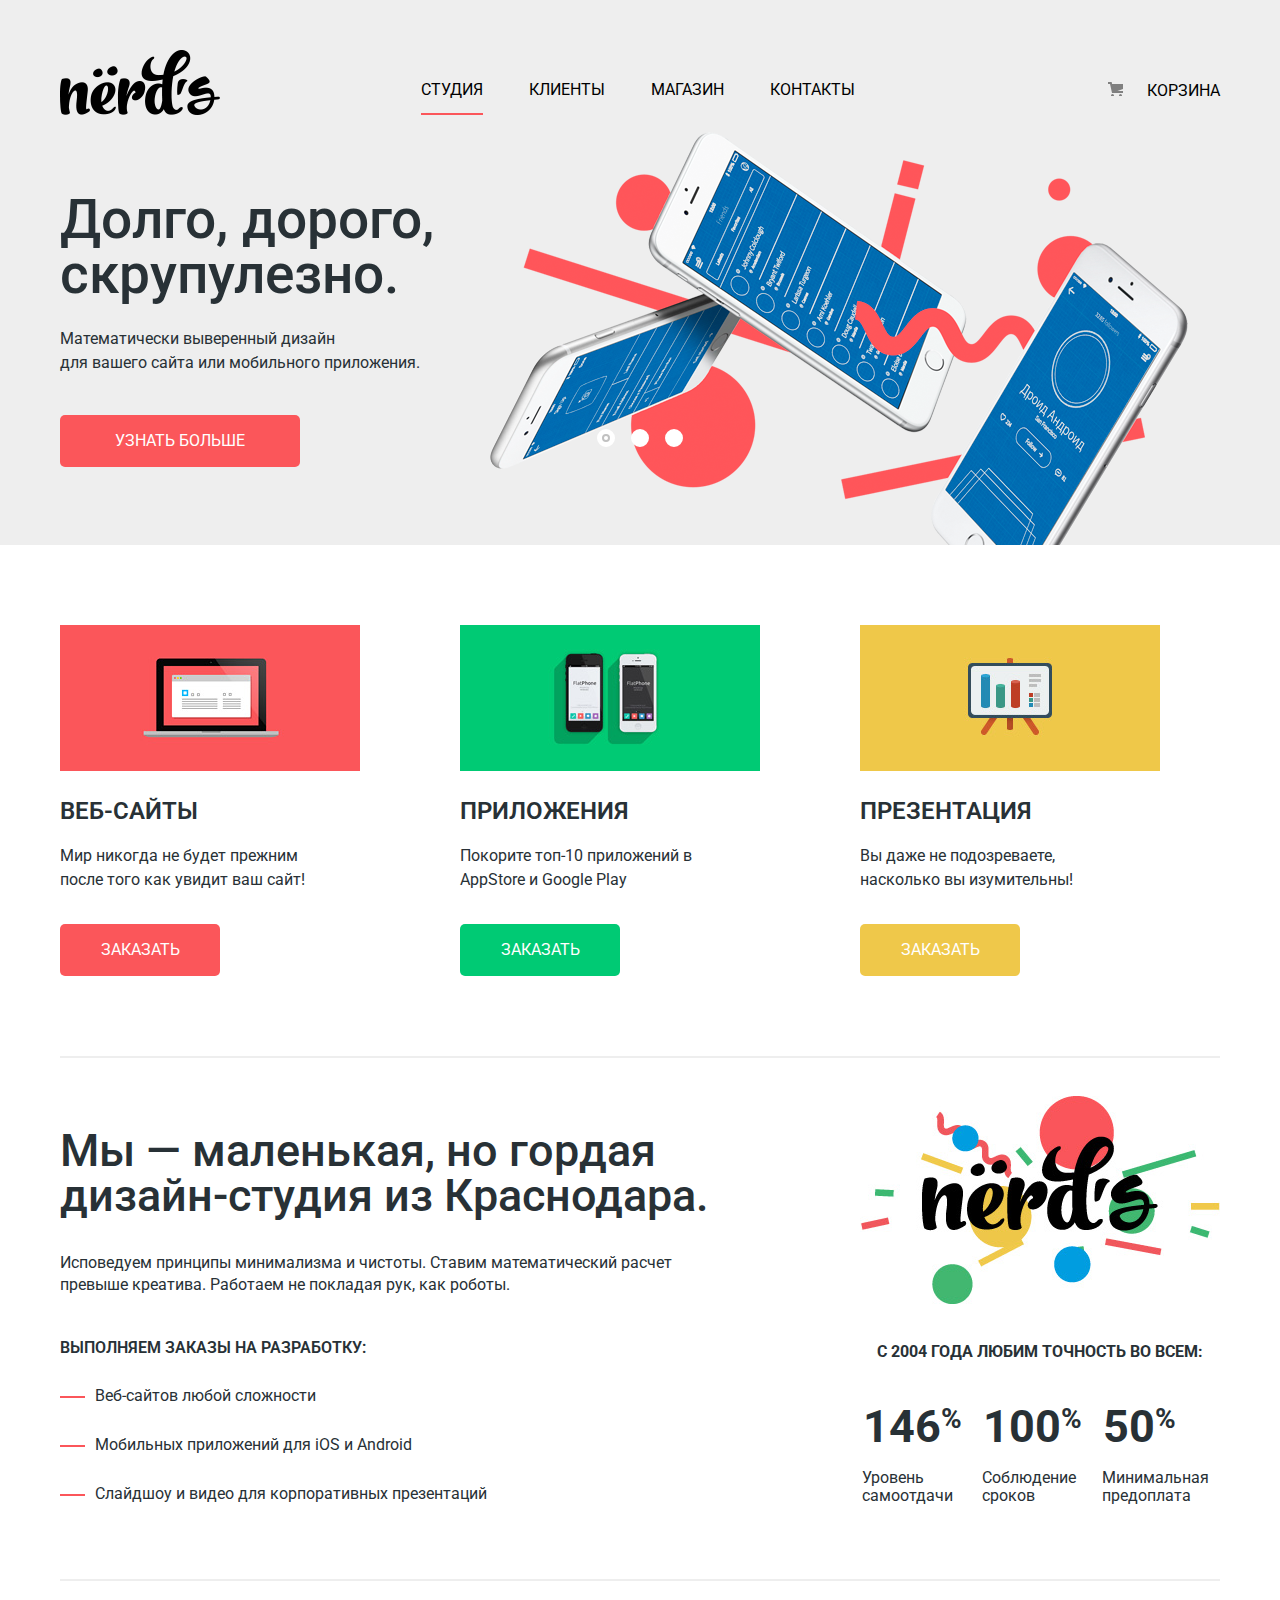
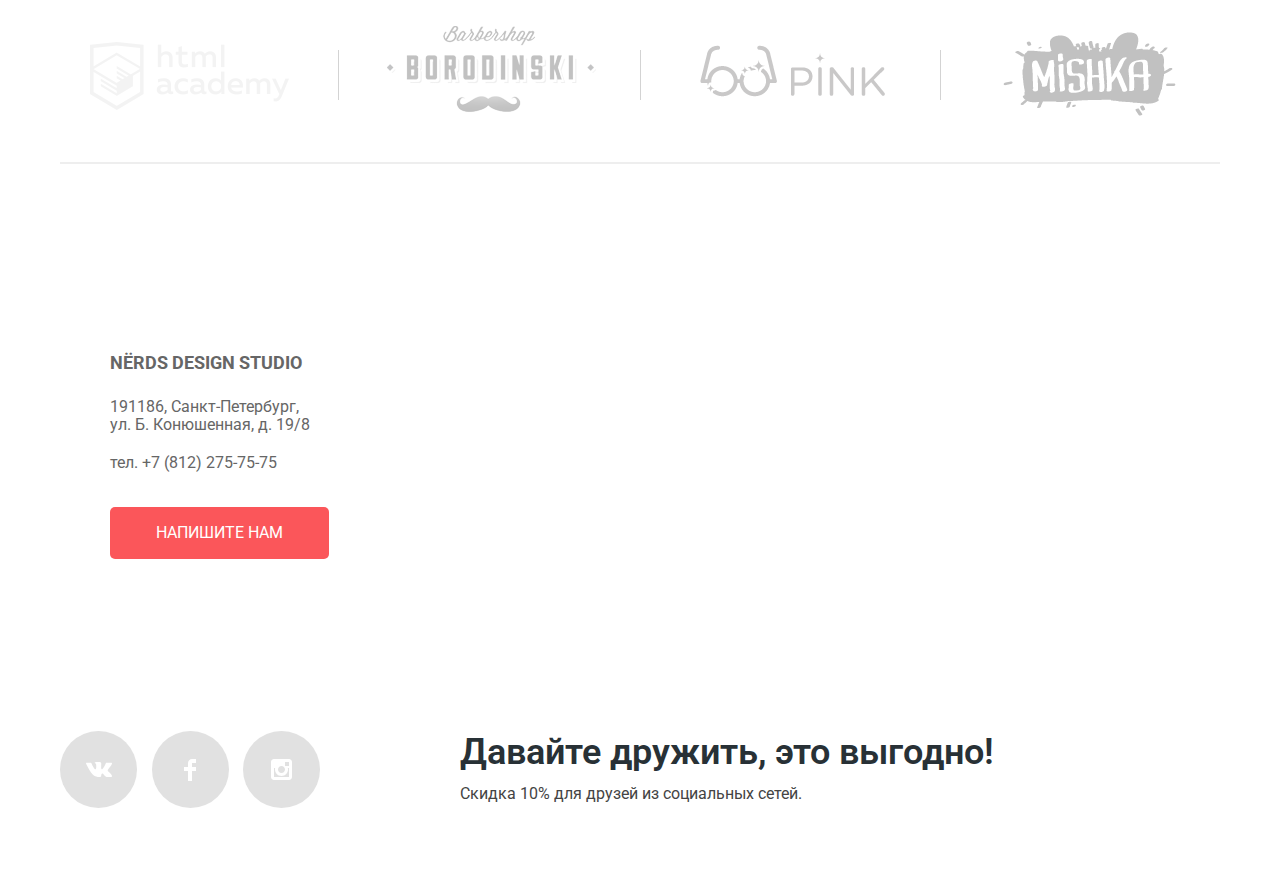
==== commit cdbb9c15: "Завершает проект" ====
--- a/index.html
+++ b/index.html
@@ -1,6 +1,5 @@
 <!DOCTYPE html>
 <html lang="ru">
-
 <head>
   <meta charset="utf-8">
   <title> Nerds: Главная страница</title>
@@ -8,13 +7,12 @@
   <link rel="stylesheet" href="css/style.css">
   <link rel="stylesheet" href="css/normalize.css">
 </head>
-
 <body>
   <header class="page-header">
     <div class="container">
       <div class="page-menu">
         <div class="page-menu__logo">
-          <a><img width="160px" height="65px" src="img/decor/nerds-logo.png" alt="Nerds"></a>
+          <a><img width="160" height="65" src="img/decor/nerds-logo.png" alt="Nerds"></a>
         </div>
         <nav class="main-nav">
           <ul class="main-nav__list">
@@ -77,46 +75,33 @@
         </div>
       </div>
     </div>
-
-
-
-
-
     <div class="container">
       <section class="info-items">
         <div class="info-item">
-          <img width="300" height="146" src="img/decor/illustration-1.png">
+          <img width="300" height="146" src="img/decor/illustration-1.png" alt="website">
           <h3>Веб-сайты</h3>
           <p>Мир никогда не будет прежним после того как увидит ваш сайт!</p>
           <a class="btn btn__order btn__order--red" href="#">Заказать</a>
         </div>
-
         <div class="info-item">
-          <img width="300" height="146" src="img/decor/illustration-2.png">
+          <img width="300" height="146" src="img/decor/illustration-2.png" alt="application">
           <h3>Приложения</h3>
           <p>Покорите топ-10 приложений в AppStore и Google Play</p>
           <a class="btn btn__order btn__order--green" href="#">Заказать</a>
         </div>
-
         <div class="info-item">
-          <img width="300" height="146" src="img/decor/illustration-3.png">
-          <div class="info-item">
-            <h3>Презентация</h3>
-            <p>Вы даже не подозреваете, насколько вы изумительны!</p>
-            <a class="btn btn__order btn__order--yellow" href="#">Заказать</a>
-          </div>
+          <img width="300" height="146" src="img/decor/illustration-3.png" alt="presentation">
+          <h3>Презентация</h3>
+          <p>Вы даже не подозреваете, насколько вы изумительны!</p>
+          <a class="btn btn__order btn__order--yellow" href="#">Заказать</a>
+        </div>
       </section>
-
-
       <div class="shop-descr">
         <section class=" shop-descr__info">
           <span class="shop__title">Мы — маленькая, но гордая дизайн-студия из Краснодара.</span>
-
           <p class="shop-descr__slogan">Исповедуем принципы минимализма и чистоты. Ставим математический расчет
             превыше креатива. Работаем не покладая рук, как роботы.</p>
-
           <h3>Выполняем заказы на разработку:</h3>
-
           <ul class="features-items__list">
             <li>Веб-сайтов любой сложности</li>
             <li>Мобильных приложений для iOS и Android</li>
@@ -125,11 +110,10 @@
         </section>
         <div class="statistics-wrap">
           <div class="statistics-wrap__logo">
-            <img width="360" height="208" src="img/decor/nerds-illustration.png">
+            <img width="360" height="208" src="img/decor/nerds-illustration.png" alt="statistics">
           </div>
           <span class="statistics__table-title">C 2004 года любим точность во всем:</span>
           <table class="statistics__table">
-
             <tr class="statistics__table-row">
               <th>146<sup>%</sup></th>
               <th>100<sup>%</sup></th>
@@ -143,30 +127,26 @@
           </table>
         </div>
       </div>
-
-
       <div class="logos__wrap">
-        <div class="logo-wr">
-          <a class="logo__wrap logo__wrap--academy" href="#"><img width="199" height="68" src="img/decor/logo-1.png"
+        <div class="logo-wr logo__wr--academy">
+          <a class="logo__wrap " href="#"><img width="199" height="68" src="img/decor/logo-1.png"
               alt="HTML Academy"></a>
         </div>
-        <div class="logo-wr">
-          <a class="logo__wrap logo__wrap--borodiskii" href="#"><img width="209" height="90" src="img/decor/logo-2.png"
+        <div class="logo-wr logo__wr--borodiskii">
+          <a class="logo__wrap " href="#"><img width="209" height="90" src="img/decor/logo-2.png"
               alt="Barbershop Borodinski"></a>
         </div>
-        <div class="logo-wr">
-          <a class="logo__wrap logo__wrap--pink" href="#"><img width="185" height="52" src="img/decor/logo-3.png"
+        <div class="logo-wr logo__wr--pink">
+          <a class="logo__wrap " href="#"><img width="185" height="52" src="img/decor/logo-3.png"
               alt="Pink"></a>
         </div>
-        <div class="logo-wr">
-          <a class="logo__wrap logo__wrap--mishka" href="#"><img width="173" height="84" src="img/decor/logo-4.png"
+        <div class="logo-wr logo__wr--mishka">
+          <a class="logo__wrap " href="#"><img width="173" height="84" src="img/decor/logo-4.png"
               alt="Mishka"></a>
         </div>
-
       </div>
     </div>
   </main>
-
   <section class="map">
     <div class="container container--rel">
       <div class="contacts">
@@ -176,14 +156,11 @@
         <a href="tel:8812275-75-75">тел. +7 (812) 275-75-75</a>
         <button class="btn">Напишите нам</button>
       </div>
-    </div> <iframe
+    </div>
+    <iframe class="google__map"
       src="https://www.google.com/maps/embed?pb=!1m18!1m12!1m3!1d1998.6036253002678!2d30.32085871549319!3d59.93871916905489!2m3!1f0!2f0!3f0!3m2!1i1024!2i768!4f13.1!3m3!1m2!1s0x4696310fca145cc1%3A0x42b32648d8238007!2z0JHQvtC70YzRiNCw0Y8g0JrQvtC90Y7RiNC10L3QvdCw0Y8g0YPQuy4sIDE5LzgsINCh0LDQvdC60YIt0J_QtdGC0LXRgNCx0YPRgNCzLCAxOTExODY!5e0!3m2!1sru!2sru!4v1568123272175!5m2!1sru!2sru"
-      frameborder="0" style="border:0;" allowfullscreen=""></iframe>
-
+      allowfullscreen=""></iframe>
   </section>
-
-
-
   <div class="container">
     <footer class="page-footer">
       <h2 class="visually-hidden">Мы в социальных сетях</h2>
@@ -218,7 +195,5 @@
       </form>
     </div>
   </div>
-
 </body>
-
 </html>
--- a/css/style.css
+++ b/css/style.css
@@ -1,15 +1,16 @@
 body {
-  font-family: "Roboto", "Arial", sans-serif;
+  font-weight: normal;
   font-size: 16px;
   line-height: 24px;
+  font-family: "Roboto", "Arial", sans-serif;
   color: #283136;
-  font-weight: normal;
-
 }
 
 .container {
   width: 1160px;
   margin: 0 auto;
+  padding-right: 20px;
+  padding-left: 20px;
 }
 
 .container--rel {
@@ -17,11 +18,12 @@
 }
 
 .page-header {
+  padding-top: 50px;
+
+  color: #000000;
+  text-transform: uppercase;
+
   background-color: #eeeeee;
-  color: #000000;
-  padding-top: 50px;
-  text-transform: uppercase;
-
 }
 
 .page-menu {
@@ -30,22 +32,24 @@
 }
 
 .main-nav__list {
-  list-style: none;
+  display: flex;
   margin: 0;
   padding: 0;
-  display: flex;
+
+  list-style: none;
 }
 
 .main-nav {
   display: flex;
   min-width: 440px;
+  min-width: 490px;
   margin-left: 200px;
-  min-width: 490px;
 }
 
 .main-nav li {
+  position: relative;
+
   display: inline-block;
-  position: relative;
   margin-right: 46px;
 }
 
@@ -57,20 +61,19 @@
   opacity: 0, 8;
 }
 
-
 .main-nav .current {
+  padding-bottom: 8px;
+
   border-bottom: 2px solid #fb565a;
-  padding-bottom: 8px;
-}
-
+}
 
 .main-nav__item a {
   display: block;
+  padding-top: 25px;
+
+  line-height: 30px;
+  color: #000000;
   text-decoration: none;
-  color: #000;
-  line-height: 30px;
-  padding-top: 25px;
-
 }
 
 .main-nav__item a:hover,
@@ -85,99 +88,108 @@
 
 .backet a {
   position: relative;
-  display: block;
+
+  display: block;
+
+  line-height: 30px;
+  color: #000000;
   text-decoration: none;
-  color: #000;
-  line-height: 30px;
 }
 
 .main-nav__item--active::before {
   content: "";
   position: absolute;
+  bottom: -5px;
+
+  width: 100%;
+  height: 2px;
+
   background: #fb565a;
-  height: 2px;
-  width: 100%;
-  bottom: -5px;
 }
 
 .backet {
   position: relative;
+
+  margin-top: 26px;
   margin-left: 235px;
-  margin-top: 26px;
 }
 
 .backet::before {
   content: "";
   position: absolute;
-
   top: 5px;
   left: -40px;
+  z-index: 10;
 
   width: 20px;
   height: 15px;
+
   background: transparent url("../img/decor/backet.svg") no-repeat;
   background-position: 1px 1px;
-  z-index: 10;
-}
-
+}
 
 .slider__dots-wrp {
   position: absolute;
   bottom: 106px;
   left: 50%;
+  z-index: 50;
+
   width: 200px;
   height: 10px;
   margin-left: -100px;
+
   text-align: center;
-  z-index: 50;
 }
 
 .slider__dot {
   position: relative;
+
   display: inline-block;
+  box-sizing: border-box;
   width: 18px;
   height: 18px;
   margin: 0 6px;
-  background: #fff;
-  border: 5px solid #fff;
+
   vertical-align: top;
+
+  background: #ffffff;
+  border: 5px solid #ffffff;
   border-radius: 50%;
   cursor: pointer;
-  box-sizing: border-box;
 }
 
 .slider__dot::after {
   content: "";
   position: absolute;
+  top: 2px;
+  right: 2px;
+
   width: 4px;
   height: 4px;
-  background: #fff;
+
+  background: #ffffff;
   border-radius: 50%;
-  top: 2px;
-  right: 2px;
 }
 
 .slider {
-  background-color: #eee;
-  position: relative;
-}
-
-
+  position: relative;
+
+  background-color: #eeeeee;
+}
 
 .slider__text {
+  width: 515px;
   padding-top: 70px;
   padding-bottom: 78px;
-  width: 515px;
-
 }
 
 .slider input[type=radio] {
   display: none;
 }
 
-#btn-1:checked~.slider__dots-wrp .slider__dot[for="btn-1"],
-#btn-2:checked~.slider__dots-wrp .slider__dot[for="btn-2"],
-#btn-3:checked~.slider__dots-wrp .slider__dot[for="btn-3"] {
+#btn-1:checked ~ .slider__dots-wrp .slider__dot[for="btn-1"],
+#btn-2:checked ~ .slider__dots-wrp .slider__dot[for="btn-2"],
+#btn-3:checked ~ .slider__dots-wrp .slider__dot[for="btn-3"] {
   background: #c1c1c1;
 }
 
@@ -203,54 +215,56 @@
   display: none;
 }
 
-#btn-1:checked~.slider__list .slider__item:nth-child(1) {
-  display: block;
-}
-
-#btn-2:checked~.slider__list .slider__item:nth-child(2) {
-  display: block;
-}
-
-#btn-3:checked~.slider__list .slider__item:nth-child(3) {
+#btn-1:checked ~ .slider__list .slider__item:nth-child(1) {
+  display: block;
+}
+
+#btn-2:checked ~ .slider__list .slider__item:nth-child(2) {
+  display: block;
+}
+
+#btn-3:checked ~ .slider__list .slider__item:nth-child(3) {
   display: block;
 }
 
 .slider__title,
 .main__title--catalog {
   display: block;
+  margin: 0;
+  padding: 0;
+  padding-bottom: 25px;
+
+  font-weight: 500;
   font-size: 55px;
   line-height: 55px;
-  font-weight: 500;
-  padding: 0;
-  padding-bottom: 25px;
-  margin: 0;
 }
 
 .main__title--catalog {
   padding-bottom: 40px;
 }
 
-
-
 .slider__slogan {
+  margin: 0;
+
   font-size: 16px;
   line-height: 24px;
   color: #283136;
-  margin: 0px;
 }
 
 .btn-hover,
 .btn {
   display: block;
   box-sizing: border-box;
+  padding-top: 17px;
+  padding-bottom: 17px;
+
   font-size: 16px;
   line-height: 18px;
+  text-align: center;
+  color: #ffffff;
+  text-transform: uppercase;
   text-decoration: none;
-  text-transform: uppercase;
-  color: #fff;
-  padding-top: 17px;
-  padding-bottom: 17px;
-  text-align: center;
+
   border-radius: 5px;
 }
 
@@ -261,31 +275,31 @@
 
 .btn-hover {
   width: 200px;
-  border: 0;
-  background-color: #fb565a;
   margin: 0 auto;
   margin-top: 28px;
+
+  background-color: #fb565a;
+  border: 0;
 }
 
 .info-items {
+  display: flex;
+  justify-content: space-between;
   margin-top: 80px;
   padding-bottom: 80px;
 
-  border-bottom: 2px solid #eee;
-  display: flex;
-  justify-content: space-between;
+  border-bottom: 2px solid #eeeeee;
 }
 
 .info-item {
   width: 360px;
-
 }
 
 .info-item h3 {
+  font-weight: 600;
   font-size: 24px;
+  line-height: 18px;
   text-transform: uppercase;
-  line-height: 18px;
-  font-weight: 600;
 }
 
 .info-item p {
@@ -296,15 +310,16 @@
 .product-items .btn {
   display: block;
   width: 160px;
+  margin-top: 25px;
   padding: 10px 0;
-  margin-top: 25px;
+
+  text-align: center;
   color: white;
   text-transform: uppercase;
-  text-align: center;
   text-decoration: none;
+
   border-radius: 3px;
 }
-
 
 .btn__slider,
 .btn__order--red {
@@ -319,8 +334,9 @@
 .btn__slider:active,
 .btn__order--red:active {
   color: #e26f72;
+
   background-color: #d7373b;
-  box-shadow: 0px 3px 0px 0px #c13135 inset;
+  box-shadow: 0 3px 0 0 #c13135 inset;
 }
 
 .btn__order {
@@ -337,8 +353,9 @@
 
 .btn__order--yellow:active {
   color: #edc265;
+
   background-color: #e5a722;
-  box-shadow: 0px 3px 0px 0px #ce961f inset;
+  box-shadow: 0 3px 0 0 #ce961f inset;
 }
 
 .btn__order--green {
@@ -351,18 +368,18 @@
 
 .btn__order--green:active {
   color: #4dc491;
+
   background-color: #00aa62;
-  box-shadow: 0px 3px 0px 0px #009958 inset;
+  box-shadow: 0 3px 0 0 #009958 inset;
 }
 
 .shop-descr {
+  display: flex;
+  justify-content: space-between;
   padding-top: 38px;
-  padding-bottom: 0px;
-
-  border-bottom: 2px solid #eee;
-
-  display: flex;
-  justify-content: space-between;
+  padding-bottom: 0;
+
+  border-bottom: 2px solid #eeeeee;
 }
 
 .shop-descr__info {
@@ -371,53 +388,56 @@
   padding-top: 32px;
 }
 
-
-
 .shop__title {
+  margin: 0;
   padding: 0;
   padding-top: 45px;
-  margin: 0;
+
+  font-weight: 500;
   font-size: 45px;
   line-height: 45px;
-  font-weight: 500;
 }
 
 .shop-descr__slogan {
+  padding-top: 18px;
+
   line-height: 22px;
-  padding-top: 18px;
 }
 
 .shop-descr__info h3 {
-  text-transform: uppercase;
   padding-top: 26px;
   padding-bottom: 10px;
+
+  font-weight: 600;
   font-size: 16px;
   line-height: 20px;
-  font-weight: 600;
+  text-transform: uppercase;
 }
 
 .features-items__list {
+  margin-bottom: 48px;
+  padding-left: 35px;
+
   list-style: none;
-  padding-left: 35px;
-  margin-bottom: 48px;
 }
 
 .features-items__list li {
+  position: relative;
+
   padding-bottom: 25px;
-  position: relative;
-
 }
 
 .features-items__list li::before {
   content: "";
+  position: absolute;
   top: 12px;
   left: -35px;
-  position: absolute;
+
   width: 25px;
   height: 2px;
+
   background-color: #fb565a;
 }
-
 
 .statistics-wrap {
   width: 360px;
@@ -425,10 +445,11 @@
 
 .statistics__table-title {
   display: block;
+  margin-top: 29px;
+
+  font-weight: bold;
   text-align: center;
-  font-weight: bold;
   text-transform: uppercase;
-  margin-top: 29px;
 }
 
 .statistics__table {
@@ -436,35 +457,33 @@
 }
 
 .statistics__table-row th {
+  padding-top: 10px;
+  padding-right: 15px;
+  padding-bottom: 33px;
+  padding-left: 1px;
+
   font-size: 45px;
   line-height: 10px;
-  padding-top: 10px;
-  padding-bottom: 33px;
-  padding-right: 15px;
-  padding-left: 1px;
   text-align: left;
 }
 
 .statistics__table-row td {
   padding-left: 0;
+
   line-height: 18px;
 }
-
-
 
 .statistics__table-row sup {
   font-size: 28px;
 }
 
-
-
 .logos__wrap {
   display: flex;
-
   align-items: center;
+  margin-bottom: 80px;
   padding: 45px 0 39px 0;
-  border-bottom: 2px solid #eee;
-  margin-bottom: 80px;
+
+  border-bottom: 2px solid #eeeeee;
 }
 
 .logo__wrap {
@@ -473,7 +492,6 @@
 
 .logo-wr {
   position: relative;
-
 }
 
 .logo__wrap {
@@ -504,19 +522,36 @@
 }
 
 .logo-wr:last-child {
+  padding-top: 5px;
   padding-left: 55px;
-  padding-top: 5px;
 }
 
 .logo-wr::after {
   content: "";
+  position: absolute;
+  top: 50%;
+
+  width: 1px;
   height: 50px;
-  width: 1px;
-  position: absolute;
-  top: 50%;
-  right: -25px;
+
   background: lightgray;
-  transform: translateY(-50%)
+  transform: translateY(-50%);
+}
+
+.logo__wr--academy::after {
+  right: -32px;
+}
+
+.logo__wr--borodiskii::after {
+  right: -6px;
+}
+
+.logo__wr--pink::after {
+  right: 7px;
+}
+
+.logo__wr--mishka::after {
+  display: none;
 }
 
 .logo__wrap:hover {
@@ -524,59 +559,60 @@
 }
 
 .logo__wrap:active {
-  opacity: .1;
-}
-
-
+  opacity: 0.1;
+}
 
 .map {
+  position: relative;
+
   width: 100%;
   height: 100%;
-  position: relative;
-}
-
-iframe {
+}
+
+.google__map {
   width: 100%;
   height: 416px;
 
+  border: none;
 }
 
 .contacts {
+  position: absolute;
+  top: 54px;
+
   display: flex;
   flex-wrap: wrap;
-  position: absolute;
-
-  top: 54px;
-
-
+  box-sizing: border-box;
   width: 320px;
   height: 310px;
-  background-color: #ffffff;
-  color: #666666;
   padding: 0 50px;
   padding-top: 52px;
   padding-bottom: 49px;
-  box-sizing: border-box;
+
+  color: #666666;
+
+  background-color: #ffffff;
 }
 
 .contacts a {
-  background-color: #ffffff;
   color: #666666;
   text-decoration: none;
+
+  background-color: #ffffff;
 }
 
 .contacts .btn {
   width: 219px;
+  margin-top: auto;
 
   background-color: #fb565a;
-  margin-top: auto;
   border: none;
 }
 
 .contacts h3 {
+  margin: 0;
   padding: 0;
 
-  margin: 0;
   font-size: 18px;
   line-height: 25px;
   text-transform: uppercase;
@@ -584,17 +620,16 @@
 
 .contacts p {
   margin: 0;
+  padding: 7px 10px 0 0;
+
   font-size: 16px;
   line-height: 18px;
-  padding: 7px 10px 0 0;
-}
-
-
+}
 
 .page-footer {
   display: flex;
+  padding-top: 43px;
   padding-bottom: 70px;
-  padding-top: 43px;
 }
 
 .footer__items {
@@ -602,16 +637,17 @@
   justify-content: space-between;
   width: 260px;
   margin-right: 140px;
-
   padding-top: 21px;
 }
 
 .footer__item {
   width: 77px;
   height: 77px;
+
+  font-size: 0;
+
+  background-color: #e1e1e1;
   border-radius: 50%;
-  background-color: #e1e1e1;
-  font-size: 0;
 }
 
 .footer__item:hover {
@@ -628,8 +664,6 @@
   background-position: 50% 50%;
 }
 
-
-
 .footer__item--fb {
   background-image: url("../img/decor/fb-icon.svg");
   background-repeat: no-repeat;
@@ -642,73 +676,77 @@
   background-position: 50% 50%;
 }
 
-
-
 .footer__text {
   width: 560px;
 }
 
 .footer__text-slogan {
   margin: 0;
+  padding-top: 24px;
+
+  font-weight: 600;
   font-size: 36px;
   line-height: 36px;
-  font-weight: 600;
-  padding-top: 24px;
 }
 
 .footer__text-offer {
   font-size: 16px;
   line-height: 15px;
-  color: #444;
+  color: #444444;
 }
 
 .visually-hidden {
   position: absolute;
+
   width: 1px;
   height: 1px;
   margin: -1px;
   padding: 0;
+  overflow: hidden;
+
   border: 0;
+
   clip: rect(0 0 0 0);
-  overflow: hidden;
 }
 
 .modal {
   position: fixed;
-  z-index: 100;
   top: 50%;
   left: 50%;
-  margin-left: -480px;
-  margin-top: -300px;
-  padding-bottom: 85px;
+  z-index: 100;
+
+  display: none;
   box-sizing: border-box;
-  border-radius: 5px;
   width: 960px;
   height: 590px;
-  background-color: #fff;
-  box-shadow: -1px 12px 19px -5px #000;
-  display: none;
-}
-
+  margin-top: -300px;
+  margin-left: -480px;
+  padding-bottom: 85px;
+
+  background-color: #ffffff;
+  border-radius: 5px;
+  box-shadow: -1px 12px 19px -5px #000000;
+}
 
 .modal__wr {
   padding-top: 70px;
+  padding-right: 100px;
   padding-bottom: 84px;
   padding-left: 100px;
-  padding-right: 100px;
 }
 
 .modal__title {
   position: relative;
+
+  font-weight: 600;
   font-size: 45px;
   line-height: 45px;
-  font-weight: 600;
 }
 
 .modal__form {
   display: flex;
+  flex-wrap: wrap;
   justify-content: space-between;
-  flex-wrap: wrap;
   align-content: flex-start;
   margin-top: 30px;
 }
@@ -717,30 +755,33 @@
 .modal__comment {
   display: inline-block;
   box-sizing: border-box;
+  width: 360px;
+  margin-top: 10px;
+  padding: 15px;
+
   line-height: 18px;
   color: #a1a1a1;
-  padding: 15px;
-  margin-top: 10px;
+
   border: 2px solid #d7dcde;
   border-radius: 5px;
-  width: 360px;
-
 }
 
 .modal__input:focus,
 .modal__comment:focus {
-  color: #000;
-  border: 2px solid #000;
+  color: #000000;
+
+  border: 2px solid #000000;
 }
 
 .modal .btn {
   position: absolute;
   bottom: 75px;
+
+  width: 260px;
+
   background-color: #fb565a;
-  width: 260px;
   border: 0;
 }
-
 
 .modal__text {
   display: inline-block;
@@ -749,6 +790,7 @@
 
 .modal__text--comment {
   position: relative;
+
   margin-top: 30px;
 }
 
@@ -757,55 +799,48 @@
   height: 115px;
 }
 
-
 .modal__close {
   position: absolute;
-  font-size: 0;
   top: 80px;
   right: 90px;
+
   width: 21px;
   height: 21px;
-  cursor: pointer;
-  border: 0;
+
+  font-size: 0;
+
   background: none;
   background-image: url("../img/decor/close-cross.svg");
-  opacity: .3;
-}
-
-
-
+  border: 0;
+  cursor: pointer;
+  opacity: 0.3;
+}
 
 /*CATALOG.HTML*/
 
 .page-title {
-  height: 233px;
   display: flex;
   justify-content: center;
   align-items: center;
+  height: 233px;
+
+  color: #000000;
+
   background-color: #eeeeee;
-  color: #000000;
-}
-
+}
 
 .container__catalog {
   display: flex;
   flex-wrap: wrap;
 }
 
-
 .filter-form {
-
   width: 260px;
   margin-right: 98px;
-
-}
-
-
-
+}
 
 .sort {
   margin-left: 41px;
-
 }
 
 .sort__filter {
@@ -815,36 +850,42 @@
 
 .sort__catalog-title {
   display: inline-block;
+  margin-right: 240px;
+
+  font-weight: 600;
   font-size: 18px;
   line-height: 18px;
-  font-weight: 600;
-  margin-right: 240px;
+  text-transform: uppercase;
 }
 
 .sort__catalog {
   display: inline-block;
   margin: 0;
   padding: 0;
+
   list-style: none;
+  text-transform: uppercase;
+
   border: 0;
-  text-transform: uppercase;
 }
 
 .sort__catalog-item {
   display: inline-block;
+  margin-left: 22px;
+
   font-size: 14px;
   line-height: 18px;
-  margin-left: 22px;
 }
 
 .sort__catalog-item a {
-  color: #000;
+  color: #000000;
+  text-decoration: none;
+
   opacity: 0.3;
-  text-decoration: none;
 }
 
 .sort__catalog-item a:hover {
-  opacity: .6;
+  opacity: 0.6;
 }
 
 .sort__catalog-item a:active {
@@ -852,10 +893,10 @@
 }
 
 .sort__catalog-item--active a {
-  color: #000;
+  color: #000000;
+
   opacity: 1;
 }
-
 
 .catalog__toggle-list {
   display: inline-block;
@@ -864,6 +905,7 @@
 
 .catalog__toggle {
   display: inline-block;
+
   cursor: pointer;
 }
 
@@ -871,36 +913,37 @@
   width: 9px;
   height: 9px;
   margin-right: 10px;
+
   background-image: url("../img/decor/icon-down-dir.png");
 }
 
 .catalog__toggle--up {
   width: 9px;
   height: 9px;
+
   background-image: url("../img/decor/icon-up-dir.png");
+  cursor: auto;
   opacity: 0.2;
-  cursor: auto;
-}
-
-
+}
 
 .product__content {
   display: flex;
   flex-wrap: wrap;
+  box-sizing: border-box;
   width: 760px;
-  box-sizing: border-box;
   margin-top: 5px;
 }
 
 .product__item {
+  position: relative;
+
   margin-right: 40px;
   margin-bottom: 29px;
-  position: relative;
   padding-top: 39px;
 }
 
 .product__item:hover {
-  box-shadow: 0px 7px 9px -3px #cfcfcf;
+  box-shadow: 0 7px 9px -3px #cfcfcf;
 }
 
 .product__item:hover .product__info {
@@ -918,85 +961,87 @@
 .product__item::before {
   content: "";
   position: absolute;
+  top: 0;
+
   width: 360px;
   height: 40px;
+
+  background-color: #eeeeee;
   border-top-left-radius: 3px;
   border-top-right-radius: 3px;
-  background-color: #eee;
-  top: 0;
 }
 
 .product__item::after {
   content: "";
   position: absolute;
+  top: 13px;
+  left: 42px;
+
   width: 14px;
   height: 14px;
+
+  background-color: #ffffff;
   border-radius: 50%;
-  background-color: #fff;
-  left: 42px;
-  top: 13px;
-  box-shadow: 25px 0 0 0 #fff,
-    -25px 0 0 0 #fff;
-}
-
-
-
+  box-shadow: 25px 0 0 0 #ffffff,
+  -25px 0 0 0 #ffffff;
+}
 
 .product__info {
   position: absolute;
+  bottom: 0;
+  z-index: 10;
+
+  display: none;
+  box-sizing: border-box;
+  width: 100%;
   height: 235px;
-  width: 100%;
-  background-color: #eee;
-  box-sizing: border-box;
   margin-top: 350px;
-  z-index: 10;
-  bottom: 0;
-  display: none;
+
+  background-color: #eeeeee;
 }
 
 .product__info-wr {
   display: block;
+  width: 215px;
   margin: 0 auto;
+
   text-align: center;
   text-align: center;
-  width: 215px;
 }
 
 .product__description {
+  display: inline-block;
+  margin: 0;
+  padding: 0 10px;
+
   font-size: 16px;
   line-height: 18px;
   color: #939393;
-  display: inline-block;
+}
+
+.product__title {
   margin: 0;
-  padding: 0 10px;
-}
-
-.product__title {
+  padding: 26px 0 13px 0;
+
   font-size: 18px;
   line-height: 30px;
-  margin: 0;
-  padding: 26px 0 13px 0;
   text-align: center;
   text-transform: uppercase;
 }
 
-
-
 .filter-form__item {
   padding-left: 0;
+
   border: 0;
 }
-
-
-
 
 .filter-form__title {
   display: inline-block;
-  text-transform: uppercase;
+
+  font-weight: 600;
   font-size: 18px;
   line-height: 25px;
-  font-weight: 600;
-
+  text-transform: uppercase;
 }
 
 .filter-form__title--price {
@@ -1020,8 +1065,9 @@
 
 .web,
 .features {
+  padding: 0;
+
   list-style-type: none;
-  padding: 0;
 }
 
 .features label {
@@ -1029,19 +1075,21 @@
 }
 
 .filter__button {
+  display: block;
+  width: 260px;
+  min-height: 50px;
+
+  font-weight: 500;
   font-size: 16px;
   line-height: 20px;
-  font-weight: 500;
+  color: #000000;
   text-transform: uppercase;
-  display: block;
-  width: 260px;
-  min-height: 50px;
-  background-color: #eee;
+
+  background-color: #eeeeee;
   border: 0;
-  cursor: pointer;
   border-radius: 5%;
   border-radius: 5px;
-  color: #000;
+  cursor: pointer;
 }
 
 .filter__button:hover,
@@ -1052,40 +1100,47 @@
 .filter__button:active,
 .paginator__link:active {
   color: #959595;
+
   background-color: #d5d5d5;
-  box-shadow: 0px 3px 0px 0px #bfbfbf inset;
+  box-shadow: 0 3px 0 0 #bfbfbf inset;
 }
 
 .filter-form__range {
   position: relative;
+
   height: 41px;
-  border-radius: 5px;
+  margin-bottom: 15px;
+  padding-top: 39px;
   padding-right: 20px;
   padding-left: 20px;
-  margin-bottom: 15px;
-  padding-top: 39px;
+
   background: #f1f1f1;
+  border-radius: 5px;
 }
 
 .filter-form__scale {
   height: 2px;
+
   background: #d7dcde;
 }
 
 .filter__bar {
   width: 70%;
   height: 2px;
+
   background: #00ca74;
 }
 
 .filter-form__toggle {
   position: absolute;
   top: 30px;
-  left: 0px;
+  left: 0;
+
   width: 4px;
   height: 4px;
-  border: 8px solid #fff;
+
   background: #ababab;
+  border: 8px solid #ffffff;
   border-radius: 50%;
   box-shadow: 0 2px 1px 0 #cfcfcf;
   cursor: pointer;
@@ -1101,27 +1156,31 @@
 
 .filter-form__price {
   margin-bottom: 57px;
+
   font-size: 0;
 }
 
 .filter-form__value {
   display: inline-block;
   width: 50%;
+
   font-size: 16px;
   text-transform: uppercase;
 }
 
 .filter-form__value-input {
-  font-family: 'Roboto', 'Arial', sans-serif;
+  width: 60px;
+  margin-left: 10px;
+  padding: 8px 10px;
+
   font-size: 16px;
-  margin-left: 10px;
+  font-family: "Roboto", "Arial", sans-serif;
   text-align: center;
-  width: 60px;
-  padding: 8px 10px;
   color: #283136;
+
+  background: #f1f1f1;
   border: none;
   border-radius: 5px;
-  background: #f1f1f1;
 }
 
 .filter-form__value--max-price {
@@ -1136,26 +1195,31 @@
 
 .radio-custom {
   position: relative;
+
+  box-sizing: border-box;
+  width: 25px;
   height: 25px;
-  width: 25px;
+
   border: 3px solid #b8b8b8;
   border-radius: 50%;
+}
+
+.checkbox-custom {
+  position: relative;
+
   box-sizing: border-box;
-}
-
-.checkbox-custom {
-  position: relative;
+  width: 23px;
   height: 23px;
-  width: 23px;
+
   border: 3px solid #b8b8b8;
   border-radius: 3px;
-  box-sizing: border-box;
 }
 
 .label {
+  margin-left: 10px;
+
   line-height: 20px;
   color: #283136;
-  margin-left: 10px;
 }
 
 .features label,
@@ -1165,42 +1229,37 @@
   margin-bottom: 15px;
 }
 
-.checkbox:checked+.checkbox-custom::before {
+.checkbox:checked + .checkbox-custom::before {
   content: "";
-  display: block;
-  position: absolute;
-
-
-
+  position: absolute;
+  z-index: 10;
+
+  display: block;
   width: 25px;
   height: 25px;
+
   background: #ffffff url("../img/decor/checkbox-on.svg") no-repeat;
+  opacity: 0.3;
+}
+
+.checkbox:checked + .checkbox-custom,
+.radio:checked + .radio-custom {
+  border: none;
+}
+
+.radio:checked + .radio-custom::before {
+  content: "";
+  position: absolute;
   z-index: 10;
-  opacity: 0.3;
-}
-
-.checkbox:checked+.checkbox-custom,
-.radio:checked+.radio-custom {
-  border: none;
-}
-
-.radio:checked+.radio-custom::before {
-  content: "";
-  display: block;
-  position: absolute;
-
-
+
+  display: block;
   width: 25px;
   height: 25px;
+
   background: #ffffff url("../img/decor/radio-on.svg") no-repeat;
-  z-index: 10;
   opacity: 0.2;
 }
 
-
-
-
-
 .paginator {
   display: flex;
   padding-top: 24px;
@@ -1208,13 +1267,12 @@
 
 .paginator-items {
   display: flex;
-  list-style-type: none;
-  padding-left: 0;
   margin-top: 0;
   margin-bottom: 60px;
-}
-
-
+  padding-left: 0;
+
+  list-style-type: none;
+}
 
 .filter__button:hover,
 .paginator__link:hover {
@@ -1224,33 +1282,37 @@
 .filter__button:active,
 .paginator__link:active {
   color: #959595;
+
   background-color: #d5d5d5;
-  box-shadow: 0px 3px 0px 0px #bfbfbf inset;
+  box-shadow: 0 3px 0 0 #bfbfbf inset;
 }
 
 .paginator__link {
   display: inline-block;
   box-sizing: border-box;
-  vertical-align: top;
   height: 50px;
-  text-decoration: none;
-  color: #2e2e2e;
+  margin-right: 9px;
+  padding: 16px 21px;
+
   font-size: 16px;
   line-height: 18px;
-  padding: 16px 21px;
-  background-color: #eee;
+  vertical-align: top;
+  color: #2e2e2e;
+  text-transform: uppercase;
+  text-decoration: none;
+
+  background-color: #eeeeee;
   border-radius: 5%;
-  margin-right: 9px;
-  text-transform: uppercase;
 }
 
 .paginator--current {
-  background-color: #fff;
-  border: 2px solid #eee;
   box-sizing: border-box;
+
+  background-color: #ffffff;
+  border: 2px solid #eeeeee;
 }
 
 .paginator--next {
+  padding-right: 79px;
   padding-left: 79px;
-  padding-right: 79px;
-}
+}
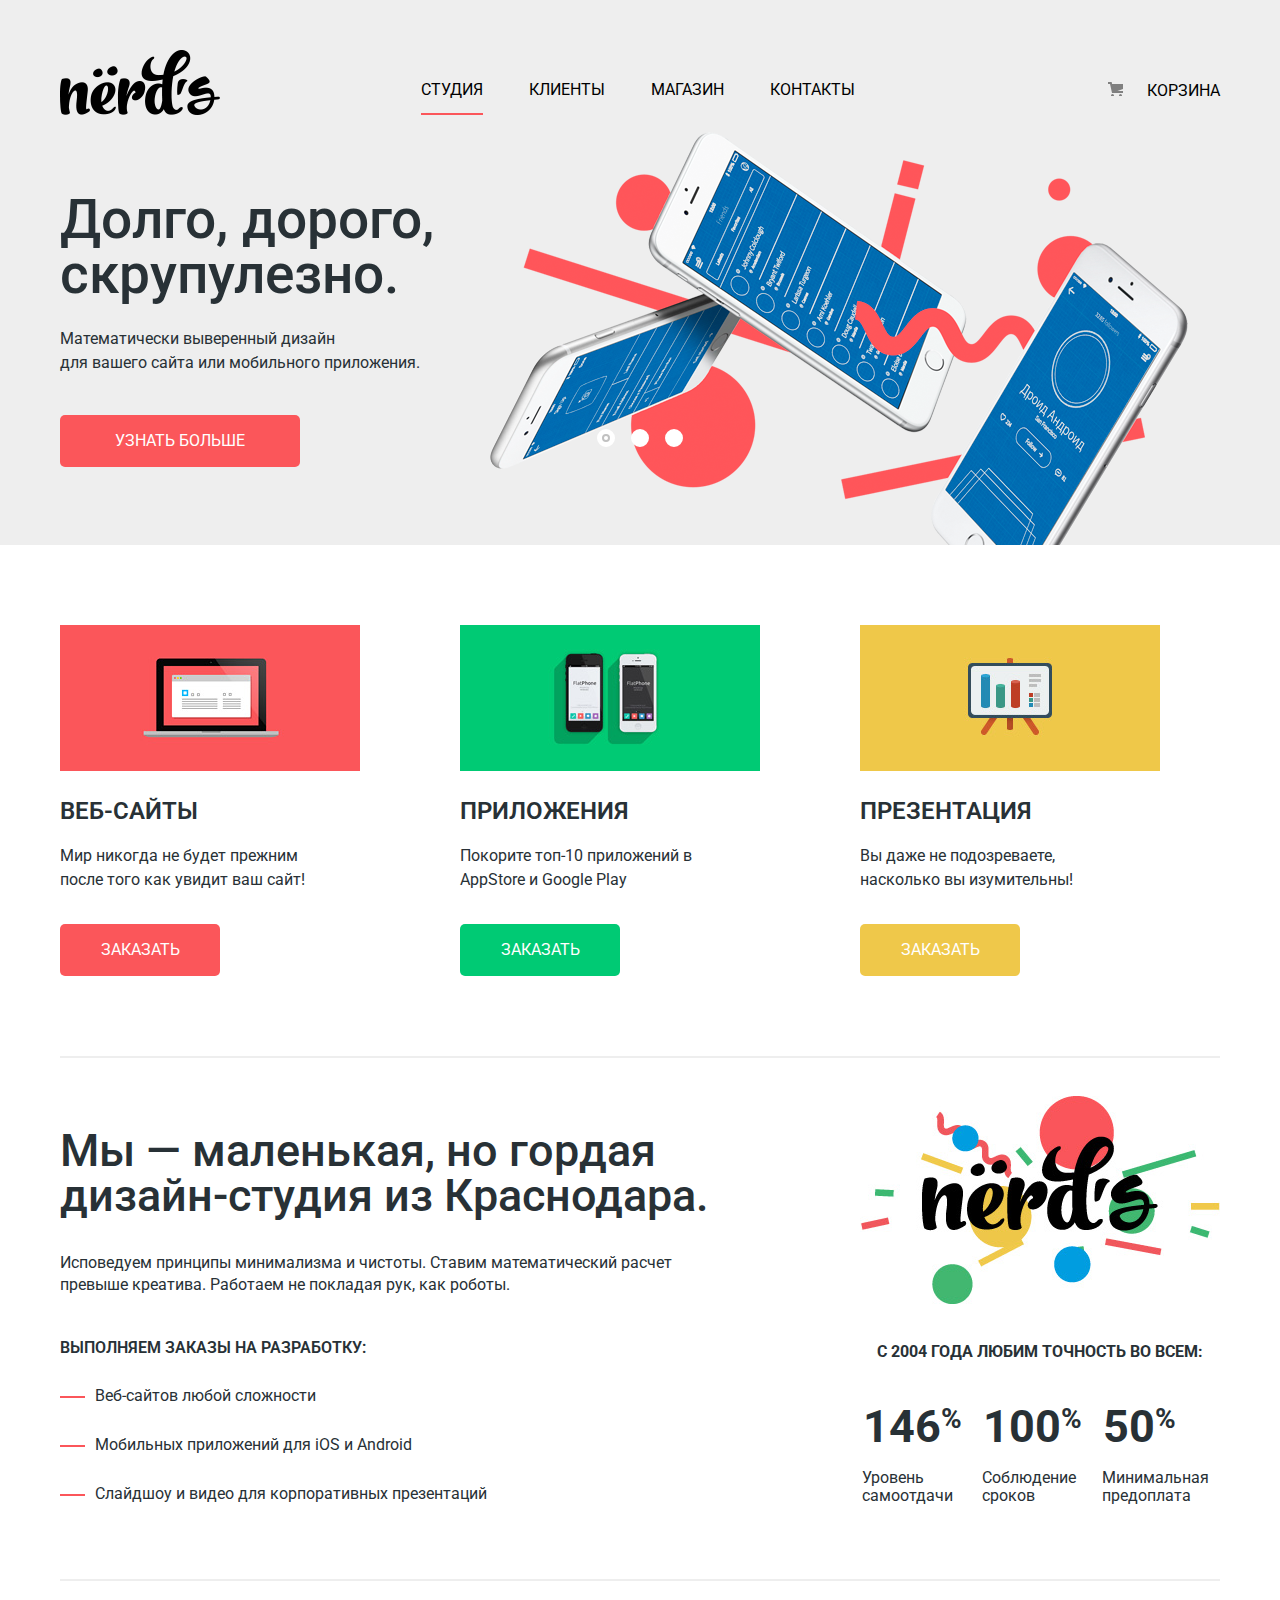
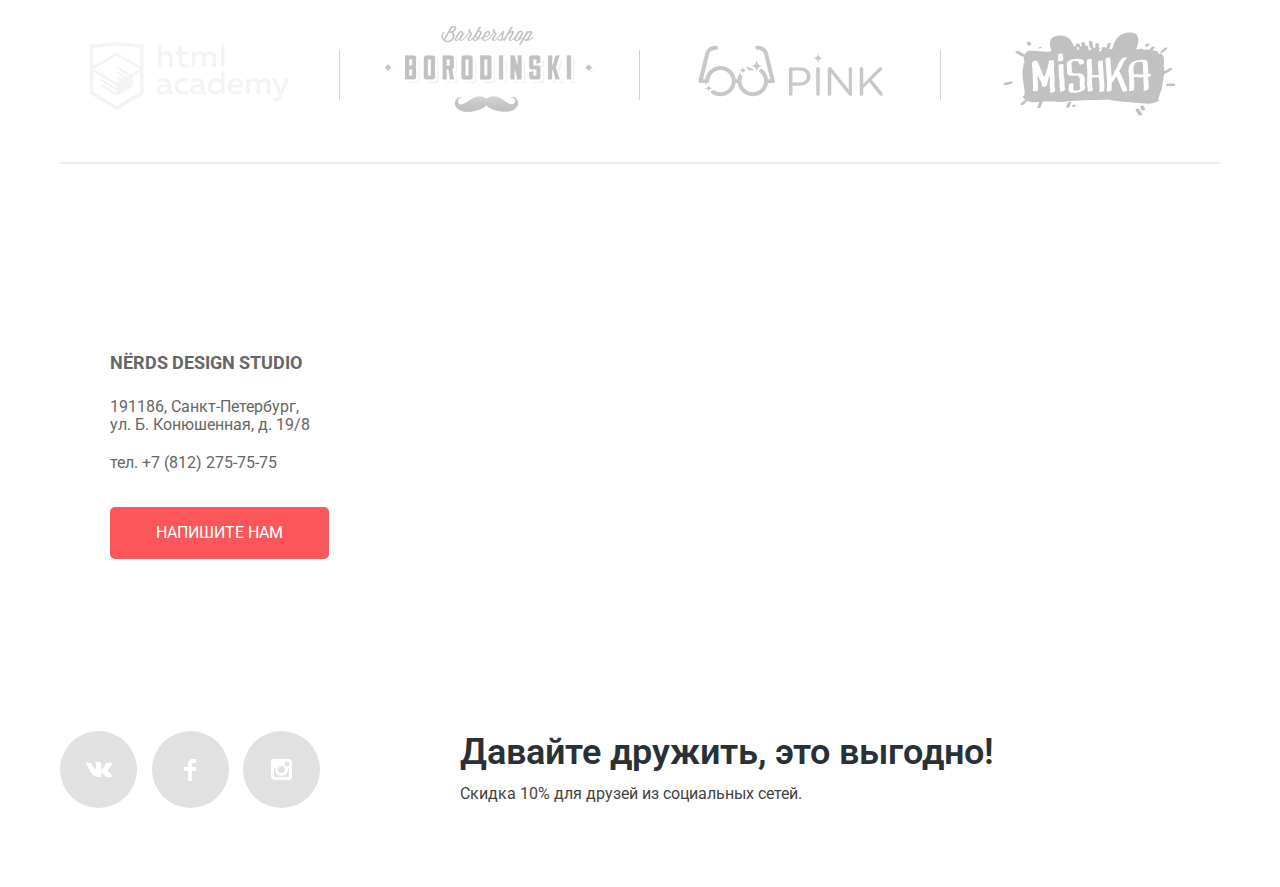
==== commit 1cd68431: "Добавляет правки к СSS/HTML" ====
--- a/index.html
+++ b/index.html
@@ -4,7 +4,7 @@
   <meta charset="utf-8">
   <title> Nerds: Главная страница</title>
   <link href="https://fonts.googleapis.com/css?family=Roboto:400,500,700&display=swap&subset=cyrillic" rel="stylesheet">
-  <link rel="stylesheet" href="css/style.css">
+  <link rel="stylesheet" href="css/style.min.css">
   <link rel="stylesheet" href="css/normalize.css">
 </head>
 <body>
@@ -129,7 +129,7 @@
       </div>
       <div class="logos__wrap">
         <div class="logo-wr logo__wr--academy">
-          <a class="logo__wrap " href="#"><img width="199" height="68" src="img/decor/logo-1.png"
+          <a class="logo__wrap " href="https://htmlacademy.ru/intensive/htmlcss"><img width="199" height="68" src="img/decor/logo-1.png"
               alt="HTML Academy"></a>
         </div>
         <div class="logo-wr logo__wr--borodiskii">
@@ -154,7 +154,7 @@
         <p>191186, Санкт-Петербург,
           ул. Б. Конюшенная, д. 19/8</p>
         <a href="tel:8812275-75-75">тел. +7 (812) 275-75-75</a>
-        <button class="btn">Напишите нам</button>
+        <a href="#" class="btn">Напишите нам</a>
       </div>
     </div>
     <iframe class="google__map"
--- a/css/style.min.css
+++ b/css/style.min.css
@@ -0,0 +1 @@
+body{min-width:1200px;font-weight:400;font-size:16px;line-height:24px;font-family:"Roboto","Arial",sans-serif;color:#283136}.container{width:1160px;margin:0 auto;padding-right:20px;padding-left:20px}.container--rel{position:relative}.page-header{padding-top:50px;color:#000;text-transform:uppercase;background-color:#eee}.page-menu{display:flex;justify-content:space-between}.main-nav__list{display:flex;margin:0;padding:0;list-style:none}.main-nav{display:flex;flex-wrap:wrap;min-width:490px;margin-left:200px}.main-nav li{position:relative;display:inline-block;margin-right:46px;vertical-align:middle}.page-menu__logo{opacity:1}.page-menu__logo:hover{opacity:0,8}.main-nav .current{padding-bottom:8px;border-bottom:2px solid #fb565a}.main-nav__item a{display:block;padding-top:25px;line-height:30px;color:#000;text-decoration:none}.main-nav__item a:hover,.backet a:hover{color:#fb565a}.main-nav__item a:active,.backet a:active{color:#a6a6a6}.backet a{position:relative;display:block;line-height:30px;color:#000;text-decoration:none}.main-nav__item--active::before{content:"";position:absolute;bottom:-5px;width:100%;height:2px;background:#fb565a}.backet{position:relative;margin-top:26px;margin-left:235px}.backet::before{content:"";position:absolute;top:5px;left:-40px;z-index:10;width:20px;height:15px;background:transparent url(../img/decor/backet.svg) no-repeat;background-position:1px 1px}.slider__dots-wrp{position:absolute;bottom:106px;left:50%;z-index:50;width:200px;height:10px;margin-left:-100px;text-align:center}.slider__dot{position:relative;display:inline-block;box-sizing:border-box;width:18px;height:18px;margin:0 6px;vertical-align:middle;vertical-align:top;background:#fff;border:5px solid #fff;border-radius:50%;cursor:pointer}.slider__dot::after{content:"";position:absolute;top:2px;right:2px;width:4px;height:4px;background:#fff;border-radius:50%}.slider{position:relative;background-color:#eee}.slider__text{width:515px;padding-top:70px;padding-bottom:78px}.slider input[type=radio]{display:none}#btn-1:checked~.slider__dots-wrp .slider__dot[for="btn-1"],#btn-2:checked~.slider__dots-wrp .slider__dot[for="btn-2"],#btn-3:checked~.slider__dots-wrp .slider__dot[for="btn-3"]{background:#c1c1c1}.slider__item:nth-child(1){background-image:url(../img/decor/slide1.png);background-repeat:no-repeat;background-position:93% 10px}.slider__item:nth-child(2){background-image:url(../img/decor/slide2.png);background-repeat:no-repeat;background-position:100% 28px}.slider__item:nth-child(3){background-image:url(../img/decor/slide3.png);background-repeat:no-repeat;background-position:100% 28px}.slider__item{display:none}#btn-1:checked~.slider__list .slider__item:nth-child(1){display:block}#btn-2:checked~.slider__list .slider__item:nth-child(2){display:block}#btn-3:checked~.slider__list .slider__item:nth-child(3){display:block}.slider__title,.main__title--catalog{display:block;margin:0;padding:0;padding-bottom:25px;font-weight:500;font-size:55px;line-height:55px}.main__title--catalog{padding-bottom:40px}.slider__slogan{margin:0;font-size:16px;line-height:24px;color:#283136}.btn-hover,.btn{display:block;box-sizing:border-box;padding-top:17px;padding-bottom:17px;font-size:16px;line-height:18px;text-align:center;color:#fff;text-transform:uppercase;text-decoration:none;border-radius:5px}.btn__slider{width:240px;margin-top:40px}.btn-hover{width:200px;margin:0 auto;margin-top:28px;background-color:#fb565a;border:0}.info-items{display:flex;flex-wrap:wrap;justify-content:space-between;margin-top:80px;padding-bottom:80px;border-bottom:2px solid #eee}.info-item{width:360px}.info-item h3{font-weight:600;font-size:24px;line-height:18px;text-transform:uppercase}.info-item p{width:250px;padding-bottom:16px}.product-items .btn{display:block;width:160px;margin-top:25px;padding:10px 0;text-align:center;color:white;text-transform:uppercase;text-decoration:none;border-radius:3px}.btn__slider,.btn__order--red{background-color:#fb565a}.btn__slider:hover,.btn__order--red:hover{background-color:#e74246}.btn__slider:active,.btn__order--red:active{color:#e26f72;background-color:#d7373b;box-shadow:0 3px 0 0 #c13135 inset}.btn__order{width:160px}.btn__order--yellow{background-color:#efc84a}.btn__order--yellow:hover{background-color:#eab534}.btn__order--yellow:active{color:#edc265;background-color:#e5a722;box-shadow:0 3px 0 0 #ce961f inset}.btn__order--green{background-color:#00ca74}.btn__order--green:hover{background-color:#00bc6c}.btn__order--green:active{color:#4dc491;background-color:#00aa62;box-shadow:0 3px 0 0 #009958 inset}.shop-descr{display:flex;justify-content:space-between;padding-top:38px;padding-bottom:0;border-bottom:2px solid #eee}.shop-descr__info{width:660px;margin-right:100px;padding-top:32px}.shop__title{margin:0;padding:0;padding-top:45px;font-weight:500;font-size:45px;line-height:45px}.shop-descr__slogan{padding-top:18px;line-height:22px}.shop-descr__info h3{padding-top:26px;padding-bottom:10px;font-weight:600;font-size:16px;line-height:20px;text-transform:uppercase}.features-items__list{margin-bottom:48px;padding-left:35px;list-style:none}.features-items__list li{position:relative;padding-bottom:25px}.features-items__list li::before{content:"";position:absolute;top:12px;left:-35px;width:25px;height:2px;background-color:#fb565a}.statistics-wrap{width:360px}.statistics__table-title{display:block;margin-top:29px;font-weight:700;text-align:center;text-transform:uppercase}.statistics__table{margin-top:46px}.statistics__table-row th{padding-top:10px;padding-right:15px;padding-bottom:33px;padding-left:1px;font-size:45px;line-height:10px;text-align:left}.statistics__table-row td{padding-left:0;line-height:18px}.statistics__table-row sup{font-size:28px}.logos__wrap{display:flex;flex-wrap:wrap;align-items:center;margin-bottom:80px;padding:45px 0 39px 0;border-bottom:2px solid #eee}.logo__wrap{opacity:.24}.logo-wr{position:relative}.logo__wrap{display:inline-block;vertical-align:middle}.logo-wr:first-child{width:250px}.logo-wr:last-child{width:210px}.logo-wr:nth-child(2),.logo-wr:nth-child(3){width:245px}.logo-wr:first-child{padding-top:10px;padding-left:30px}.logo-wr:nth-child(2){padding-left:45px}.logo-wr:nth-child(3){padding-left:68px}.logo-wr:last-child{padding-top:5px;padding-left:60px}.logo-wr::after{content:"";position:absolute;top:50%;width:1px;height:50px;background:lightgray;transform:translateY(-50%)}.logo__wr--academy::after{right:0}.logo__wr--borodiskii::after{right:-10px}.logo__wr--pink::after{right:2px}.logo__wr--mishka::after{display:none}.logo__wrap:hover{opacity:1}.logo__wrap:active{opacity:.1}.map{position:relative;width:100%;height:100%}.google__map{width:100%;height:416px;border:none}.contacts{position:absolute;top:54px;display:flex;flex-wrap:wrap;box-sizing:border-box;width:320px;height:310px;padding:0 50px;padding-top:52px;padding-bottom:49px;color:#666;background-color:#fff}.contacts a{color:#666;text-decoration:none;background-color:#fff}.contacts .btn{width:219px;margin-top:auto;color:white;background-color:#fb565a;border:none}.contacts h3{margin:0;padding:0;font-size:18px;line-height:25px;text-transform:uppercase}.contacts p{margin:0;padding:7px 10px 0 0;font-size:16px;line-height:18px}.page-footer{display:flex;padding-top:43px;padding-bottom:70px}.footer__items{display:flex;flex-wrap:wrap;justify-content:space-between;width:260px;margin-right:140px;padding-top:21px}.footer__item{width:77px;height:77px;font-size:0;background-color:#e1e1e1;border-radius:50%}.footer__item:hover{background-color:#e74246}.footer__item:active{background-color:#d7373b}.footer__item--vk{background-image:url(../img/decor/vk-icon.svg);background-repeat:no-repeat;background-position:50% 50%}.footer__item--fb{background-image:url(../img/decor/fb-icon.svg);background-repeat:no-repeat;background-position:50% 50%}.footer__item--ig{background-image:url(../img/decor/insta-icon.svg);background-repeat:no-repeat;background-position:50% 50%}.footer__text{width:560px}.footer__text-slogan{margin:0;padding-top:24px;font-weight:600;font-size:36px;line-height:36px}.footer__text-offer{font-size:16px;line-height:15px;color:#444}.visually-hidden{position:absolute;width:1px;height:1px;margin:-1px;padding:0;overflow:hidden;border:0;clip:rect(0 0 0 0)}.modal{position:fixed;top:50%;left:50%;z-index:100;display:none;box-sizing:border-box;width:960px;height:590px;margin-top:-300px;margin-left:-480px;padding-bottom:85px;background-color:#fff;border-radius:5px;box-shadow:-1px 12px 19px -5px #000}.modal__wr{padding-top:70px;padding-right:100px;padding-bottom:84px;padding-left:100px}.modal__title{position:relative;font-weight:600;font-size:45px;line-height:45px}.modal__form{display:flex;flex-wrap:wrap;justify-content:space-between;align-content:flex-start;margin-top:30px}.modal__input,.modal__comment{display:inline-block;box-sizing:border-box;width:360px;margin-top:10px;padding:15px;line-height:18px;vertical-align:middle;color:#a1a1a1;border:2px solid #d7dcde;border-radius:5px}.modal__input:focus,.modal__comment:focus{color:#000;border:2px solid #000}.modal .btn{position:absolute;bottom:75px;width:260px;background-color:#fb565a;border:0}.modal__text{display:inline-block;width:360px;vertical-align:middle}.modal__text--comment{position:relative;margin-top:30px}.modal__comment{width:760px;height:115px}.modal__close{position:absolute;top:80px;right:90px;width:21px;height:21px;font-size:0;background:none;background-image:url(../img/decor/close-cross.svg);border:0;cursor:pointer;opacity:.3}.page-title{display:flex;justify-content:center;align-items:center;height:233px;color:#000;background-color:#eee}.container__catalog{display:flex;flex-wrap:wrap}.filter-form{width:260px;margin-right:98px}.sort{margin-left:41px}.sort__filter{margin-top:43px;margin-bottom:43px}.sort__catalog-title{display:inline-block;margin-right:240px;font-weight:600;font-size:18px;line-height:18px;vertical-align:middle;text-transform:uppercase}.sort__catalog{display:inline-block;margin:0;padding:0;list-style:none;vertical-align:middle;text-transform:uppercase;border:0}.sort__catalog-item{display:inline-block;margin-left:22px;font-size:14px;line-height:18px;vertical-align:middle}.sort__catalog-item a{color:#000;text-decoration:none;opacity:.3}.sort__catalog-item a:hover{opacity:.6}.sort__catalog-item a:active{opacity:1}.sort__catalog-item--active a{color:#000;opacity:1}.catalog__toggle-list{display:inline-block;margin-left:43px;vertical-align:middle}.catalog__toggle{display:inline-block;vertical-align:middle;cursor:pointer}.catalog__toggle--down{width:9px;height:9px;margin-right:10px;background-image:url(../img/decor/icon-down-dir.png)}.catalog__toggle--up{width:9px;height:9px;background-image:url(../img/decor/icon-up-dir.png);cursor:auto;opacity:.2}.product__content{display:flex;flex-wrap:wrap;box-sizing:border-box;width:760px;margin-top:5px}.product__item{position:relative;margin-right:40px;margin-bottom:29px;padding-top:39px}.product__item:hover{box-shadow:0 7px 9px -3px #cfcfcf}.product__item:hover .product__info{display:block}.product__item:hover::before{background-color:#4d4d4d}.product__item:nth-child(2n){margin-right:0}.product__item::before{content:"";position:absolute;top:0;width:360px;height:40px;background-color:#eee;border-top-left-radius:3px;border-top-right-radius:3px}.product__item::after{content:"";position:absolute;top:13px;left:42px;width:14px;height:14px;background-color:#fff;border-radius:50%;box-shadow:25px 0 0 0 #ffffff,-25px 0 0 0 #fff}.product__info{position:absolute;bottom:0;z-index:10;display:none;box-sizing:border-box;width:100%;margin-top:350px;padding-bottom:47px;background-color:#eee}.product__info-wr{display:block;width:215px;margin:0 auto;text-align:center;text-align:center}.product__info-wr a{text-decoration:none}.product__description{display:inline-block;margin:0;padding:0 10px;font-size:16px;line-height:18px;vertical-align:middle;color:#939393}.product__title{margin:0;padding:26px 0 13px 0;font-size:18px;line-height:32px;text-align:center;color:#283136;text-transform:uppercase}.filter-form__item{padding-left:0;border:0}.filter-form__title{display:inline-block;font-weight:600;font-size:18px;line-height:25px;vertical-align:middle;text-transform:uppercase}.filter-form__title--price{padding-top:58px;padding-bottom:51px}.web label{display:block}.web{margin:0;margin-top:10px;margin-bottom:36px}.features{margin-bottom:40px}.web,.features{padding:0;list-style-type:none}.features label{display:block}.filter__button{display:block;width:260px;min-height:50px;font-weight:500;font-size:16px;line-height:20px;color:#000;text-transform:uppercase;background-color:#eee;border:0;border-radius:5%;border-radius:5px;cursor:pointer}.filter__button:hover,.paginator__link:hover{background-color:#dfdfdf}.filter__button:active,.paginator__link:active{color:#959595;background-color:#d5d5d5;box-shadow:0 3px 0 0 #bfbfbf inset}.filter-form__range{position:relative;height:41px;margin-bottom:15px;padding-top:39px;padding-right:20px;padding-left:20px;background:#f1f1f1;border-radius:5px}.filter-form__scale{height:2px;background:#d7dcde}.filter__bar{width:70%;height:2px;background:#00ca74}.filter-form__toggle{position:absolute;top:30px;left:0;width:4px;height:4px;background:#ababab;border:8px solid #fff;border-radius:50%;box-shadow:0 2px 1px 0 #cfcfcf;cursor:pointer}.filter-form__toggle--min{left:20px}.filter-form__toggle--max{left:160px}.filter-form__price{margin-bottom:57px;font-size:0}.filter-form__value{display:inline-block;width:50%;font-size:16px;vertical-align:middle;text-transform:uppercase}.filter-form__value-input{width:60px;margin-left:10px;padding:8px 10px;font-size:16px;font-family:"Roboto","Arial",sans-serif;text-align:center;color:#283136;background:#f1f1f1;border:none;border-radius:5px}.filter-form__value--max-price{text-align:right}.checkbox,.radio{display:none}.radio-custom{position:relative;box-sizing:border-box;width:25px;height:25px;border:3px solid #b8b8b8;border-radius:50%}.checkbox-custom{position:relative;box-sizing:border-box;width:23px;height:23px;border:3px solid #b8b8b8;border-radius:3px}.label{margin-left:10px;line-height:20px;color:#283136}.features label,.web label{display:flex;align-items:center;margin-bottom:15px}.checkbox:checked + .checkbox-custom::before{content:"";position:absolute;z-index:10;display:block;width:25px;height:25px;background:#fff url(../img/decor/checkbox-on.svg) no-repeat;opacity:.3}.checkbox:checked + .checkbox-custom,.radio:checked + .radio-custom{border:none}.radio:checked + .radio-custom::before{content:"";position:absolute;z-index:10;display:block;width:25px;height:25px;background:#fff url(../img/decor/radio-on.svg) no-repeat;opacity:.2}.paginator{display:flex;flex-wrap:wrap;padding-top:24px}.paginator-items{display:flex;margin-top:0;margin-bottom:60px;padding-left:0;list-style-type:none}.filter__button:hover,.paginator__link:hover{background-color:#dfdfdf}.filter__button:active,.paginator__link:active{color:#959595;background-color:#d5d5d5;box-shadow:0 3px 0 0 #bfbfbf inset}.paginator__link{display:inline-block;box-sizing:border-box;height:50px;margin-right:9px;padding:16px 21px;font-size:16px;line-height:18px;vertical-align:middle;vertical-align:top;color:#2e2e2e;text-transform:uppercase;text-decoration:none;background-color:#eee;border-radius:5%}.paginator--current{box-sizing:border-box;background-color:#fff;border:2px solid #eee}.paginator--next{padding-right:79px;padding-left:79px}
